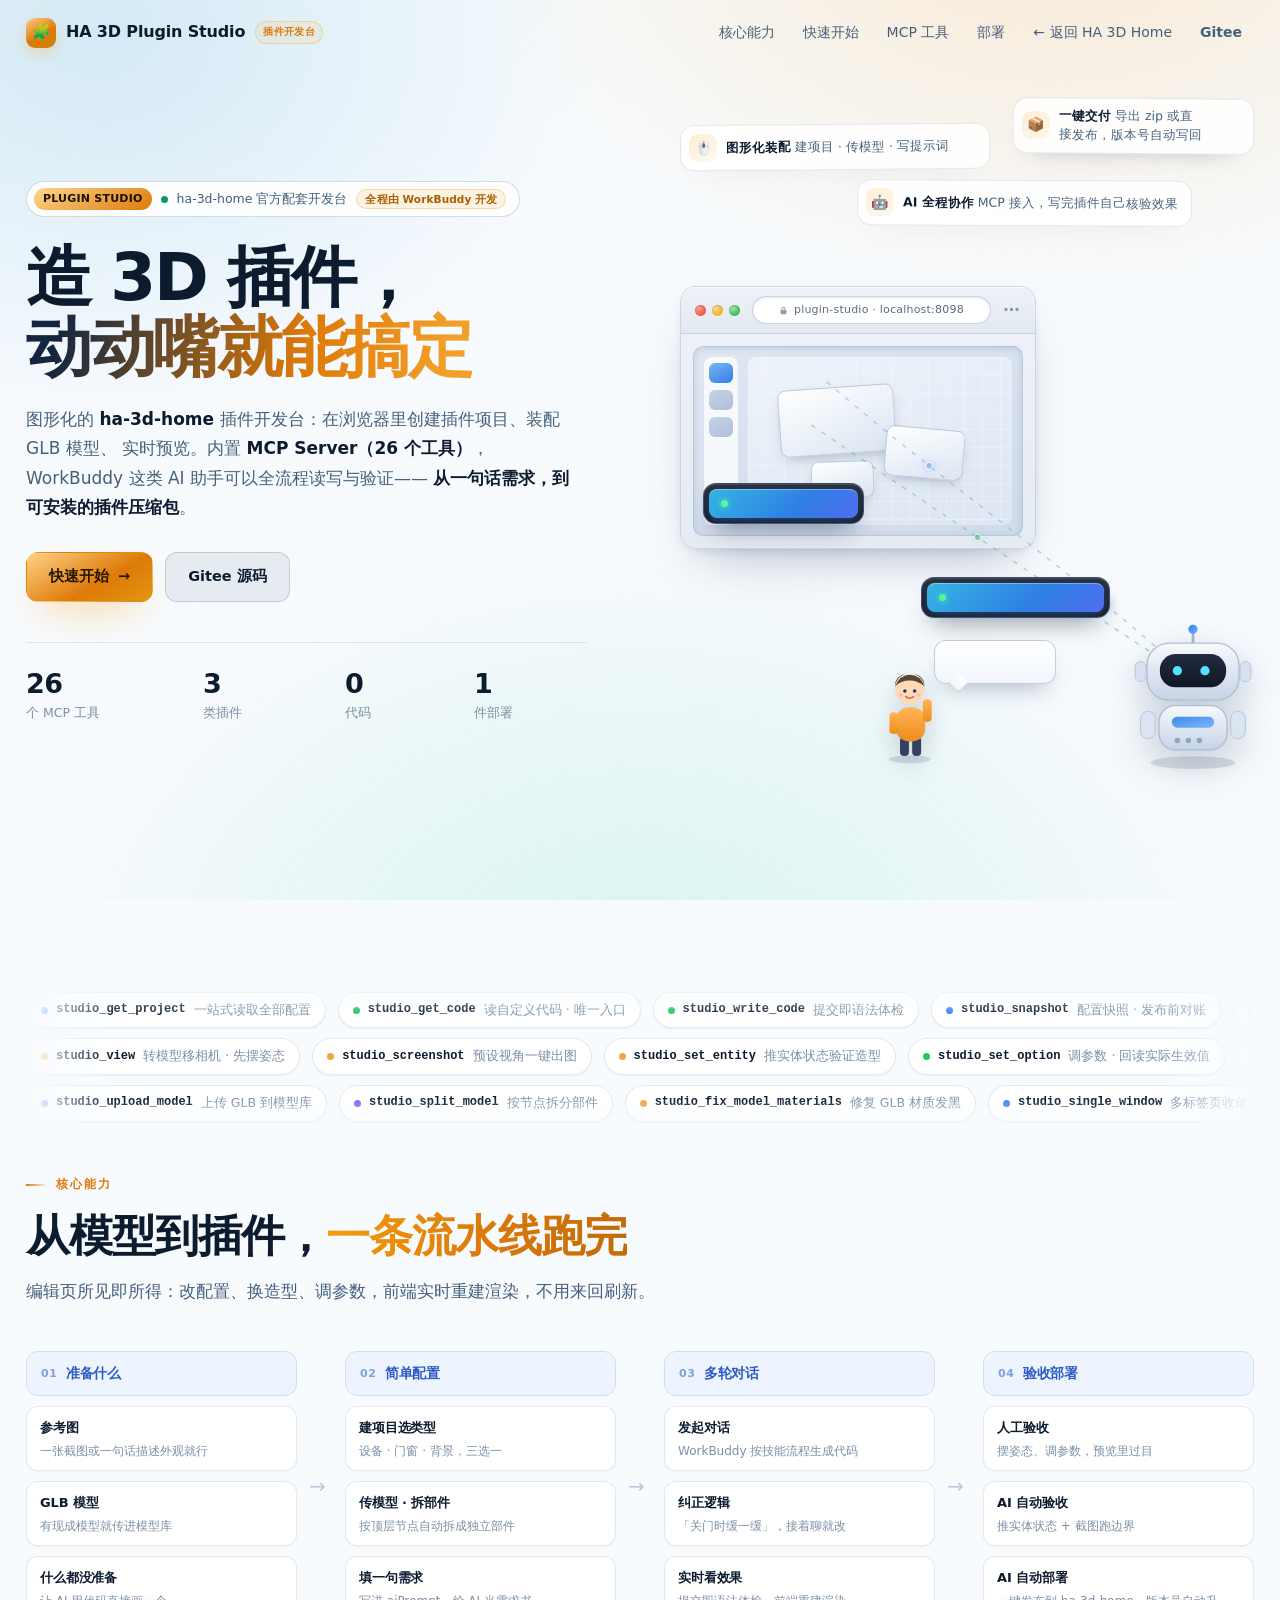
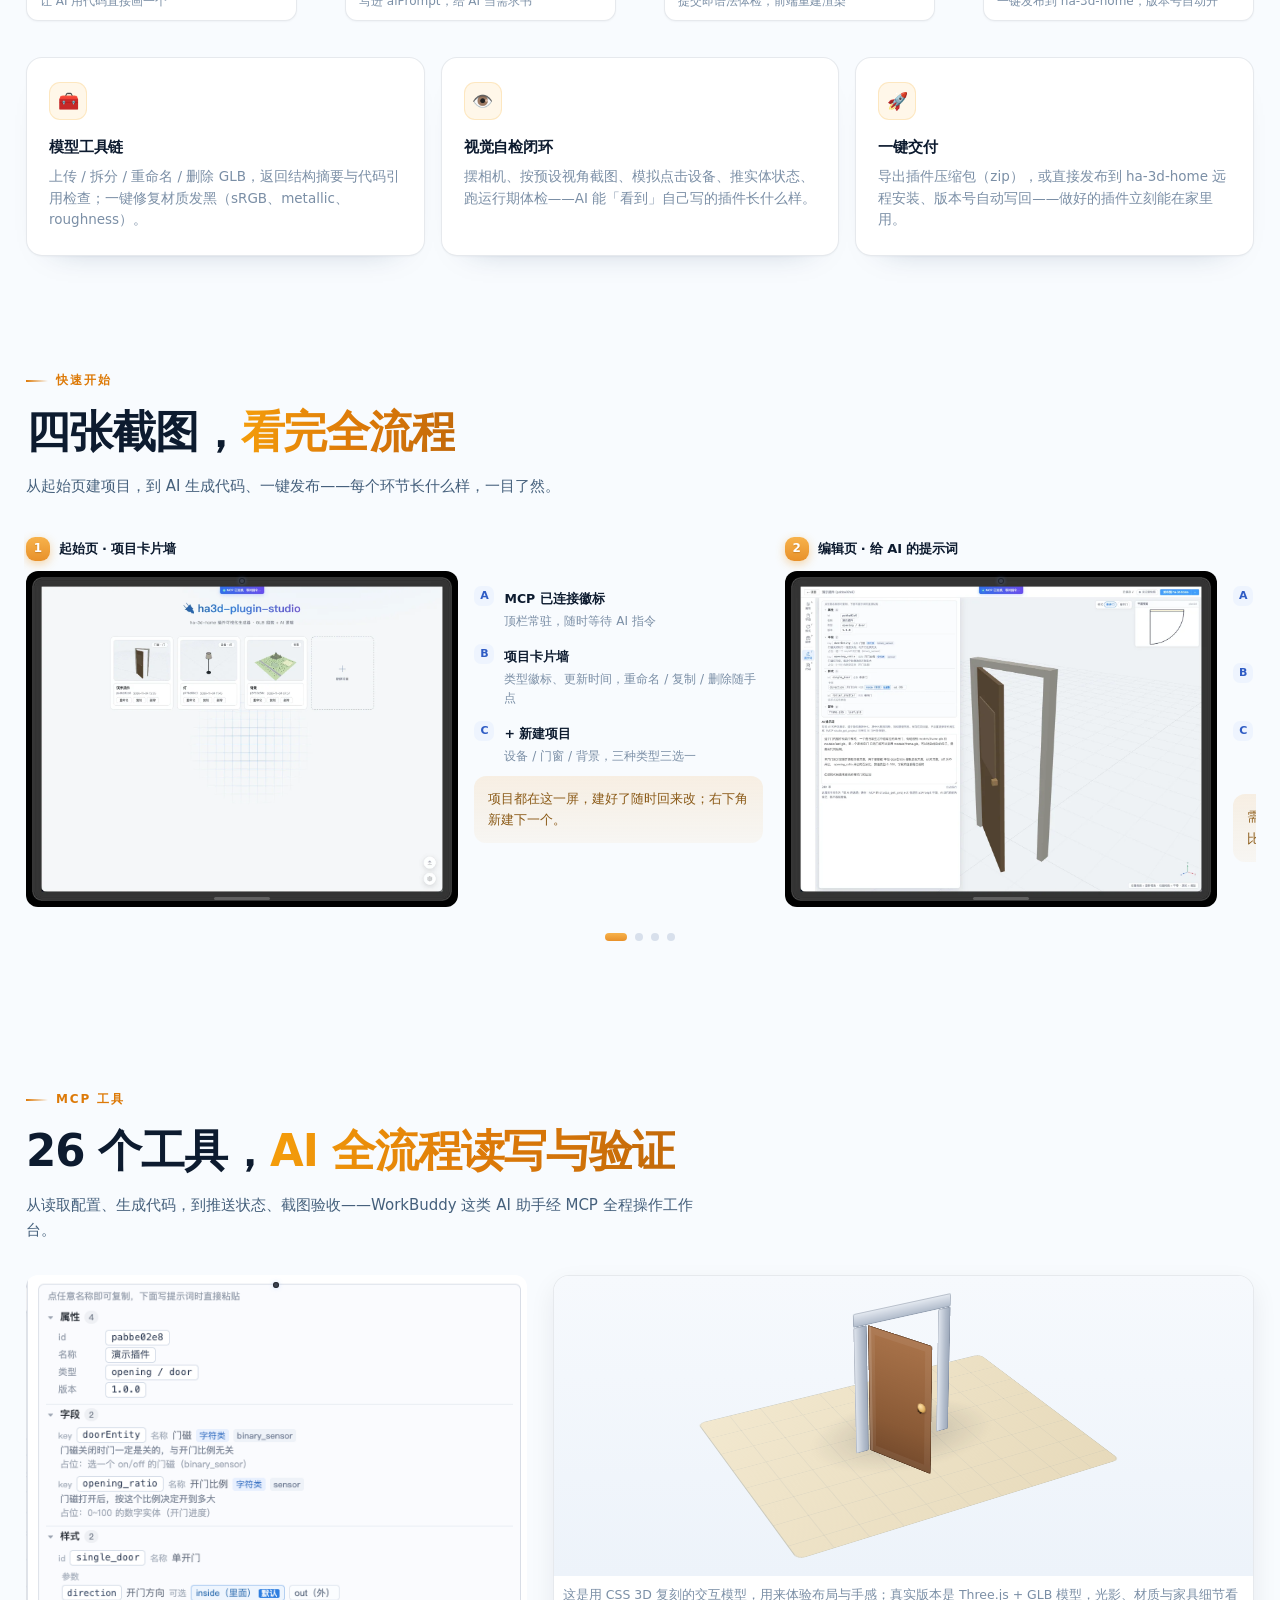
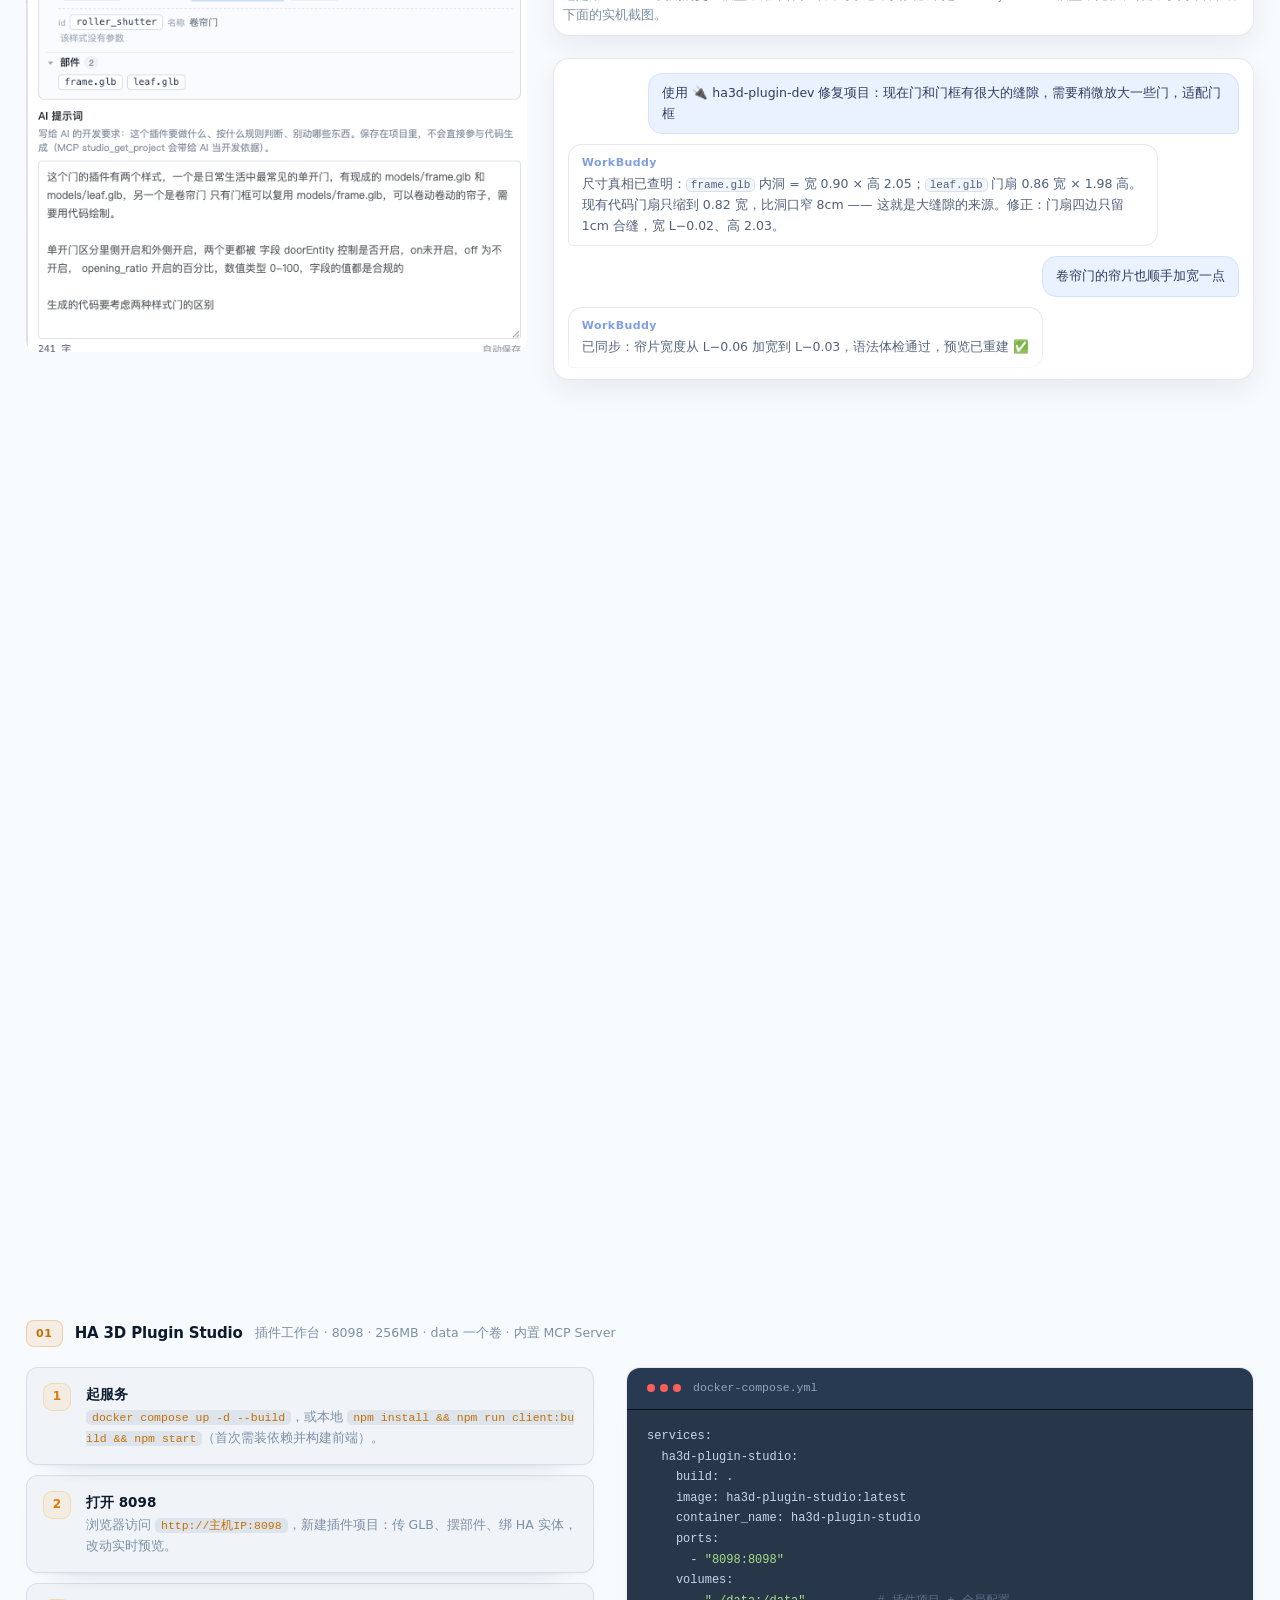
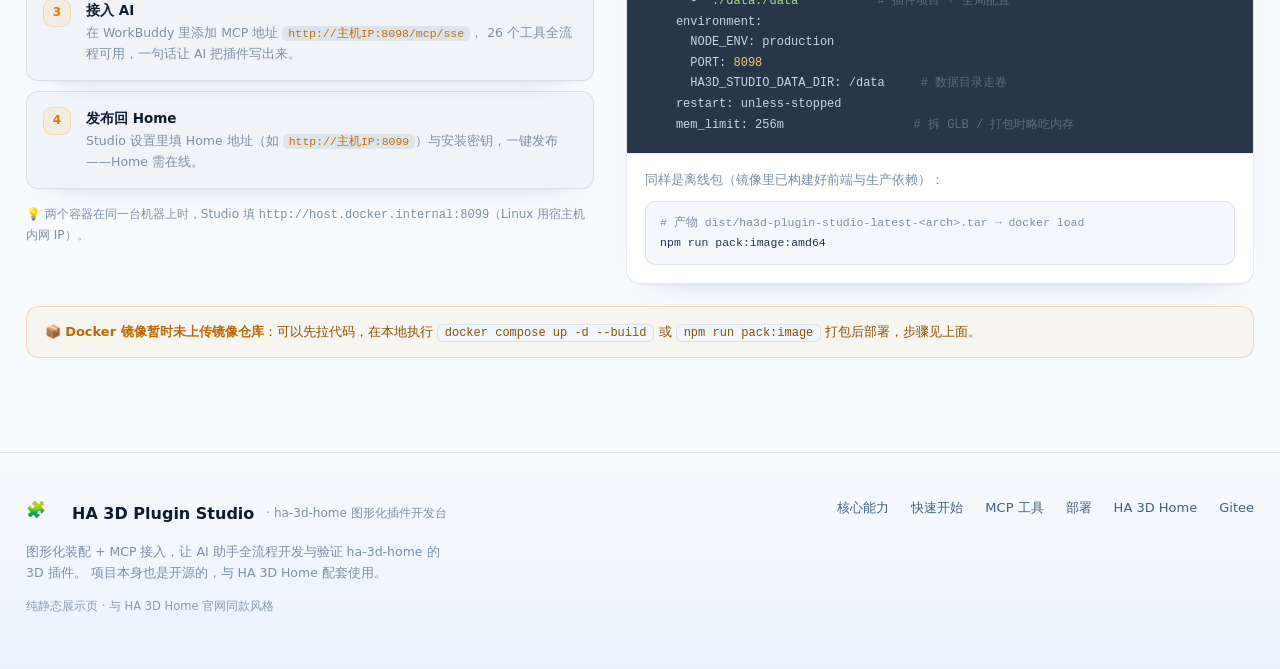
==== studio.html @ 9f4aa0f0 "init" ====
<!DOCTYPE html>
<html lang="zh-CN">

<head>
  <meta charset="UTF-8">
  <meta name="viewport" content="width=device-width, initial-scale=1.0">
  <title>HA 3D Plugin Studio · 图形化插件开发台</title>
  <meta name="description"
    content="HA 3D Home 官方配套的图形化插件开发台：浏览器里装配 GLB 模型、绑定实体、实时预览；内置 MCP Server 26 个工具，AI 助手全流程读写与验证，从一句话需求到可安装的插件压缩包。"
   >
  <meta name="theme-color" content="#f7fafd">
  <meta name="color-scheme" content="light">
  <link rel="icon"
    href="data:image/svg+xml,%3Csvg xmlns='http://www.w3.org/2000/svg' viewBox='0 0 100 100'%3E%3Ctext y='.9em' font-size='90'%3E%F0%9F%A7%A9%3C/text%3E%3C/svg%3E"
   >
  <link rel="stylesheet" href="css/style.css?v=20261128">
  <style id="__dm_no_drag_style__">
    * {
      -webkit-user-drag: none !important;
    }
  </style>
  <style id="__dm_bindable_badge_style__">
    [data-sp-bindable="database"] {
      outline: 1px dashed #0088ff;
      outline-offset: 2px;
      border-radius: 4px;
    }

    [data-sp-bindable="database"] * {
      pointer-events: none !important;
      transition: none !important;
      animation: none !important;
    }

    [data-sp-bindable="database"] {
      transition: none !important;
      animation: none !important;
    }
  </style>
</head>

<body style="">
  <a class="skip" href="#main">跳到主要内容</a>
  <div class="grain"></div>
  <div class="wrap">

    <!-- ================= 导航 ================= -->
    <nav class="nav scrolled" id="nav">
      <div class="nav-in">
        <a class="brand" href="#top">
          <span class="roof">🧩</span>
          HA 3D Plugin Studio
          <small>插件开发台</small>
        </a>
        <div class="nav-links">
          <a href="#features" class="">核心能力</a>
          <a href="#start" class="active" aria-current="true">快速开始</a>
          <a href="#mcp" class="">MCP 工具</a>
          <a href="#deploy" class="">部署</a>
          <a href="index.html">← 返回 HA 3D Home</a>
          <a href="https://gitee.com/sunhuip/ha3d-plugin-studio" target="_blank" rel="noopener" class="nav-gh"
            aria-label="Gitee 源码仓库">Gitee</a>
        </div>
      </div>
    </nav>

    <main id="main">

      <!-- ================= HERO ================= -->
      <header class="hero" id="top">
        <div class="hero-in">
          <div class="hero-copy">
            <div class="eyebrow rv">
              <b>PLUGIN STUDIO</b>
              <span class="pulse-dot"></span>
              ha-3d-home 官方配套开发台
              <em class="ew-tag">全程由 WorkBuddy 开发</em>
            </div>
            <h1 class="rv" style="--d:.06s">
              造 3D 插件，<br><span class="grad"
               >动动嘴就能搞定</span>
            </h1>
            <p class="lede rv" style="--d:.12s">
              图形化的 <b>ha-3d-home</b> 插件开发台：在浏览器里创建插件项目、装配 GLB 模型、
              实时预览。内置 <b>MCP Server（26 个工具）</b>，
              WorkBuddy 这类 AI 助手可以全流程读写与验证——
              <b>从一句话需求，到可安装的插件压缩包</b>。
            </p>
            <div class="cta-row rv" style="--d:.18s">
              <a class="btn primary" href="#start">快速开始 <span class="ar"
                 >→</span></a>

              <a class="btn" href="https://gitee.com/sunhuip/ha3d-plugin-studio" target="_blank" rel="noopener"
               >
                Gitee 源码
              </a>
            </div>
            <div class="stats rv" style="--d:.27s">
              <div class="stat"><b data-count="26"
                 >26</b><span>个
                  MCP 工具</span></div>
              <div class="stat"><b data-count="3"
                 >3</b><span
                 >类插件</span></div>
              <div class="stat"><b data-count="0"
                 >0</b><span
                 >代码</span></div>
              <div class="stat"><b data-count="1"
                 >1</b><span
                 >件部署</span></div>
            </div>
          </div>

          <div class="hero-art rv" style="--d:.1s">
            <ul class="hero-points stagger rv" style="--d:.16s">
              <li><span class="pt-ic"
                 >🖱️</span><span
                 ><b>图形化装配</b>建项目
                  · 传模型 · 写提示词</span></li>
              <li><span class="pt-ic"
                 >🤖</span><span
                 ><b>AI
                    全程协作</b>MCP 接入，写完插件自己核验效果</span></li>
              <li><span class="pt-ic"
                 >📦</span><span
                 ><b>一键交付</b>导出
                  zip 或直接发布，版本号自动写回</span></li>
            </ul>
            <div class="ai-scene">
              <div class="browser-frame rv" style="--d:.2s">
                <div class="bf-bar">
                  <span class="bf-dots"><i
                     ></i><i
                     ></i><i
                     ></i></span>
                  <span class="bf-url">
                    <svg viewBox="0 0 12 12" width="9" height="9" aria-hidden="true"
                     >
                      <rect x="2" y="5" width="8" height="6" rx="1.4" fill="currentColor"
                       ></rect>
                      <path d="M4 5V3.6a2 2 0 1 1 4 0V5" fill="none" stroke="currentColor" stroke-width="1.4"
                       ></path>
                    </svg>
                    plugin-studio · localhost:8098
                  </span>
                  <span class="bf-act">⋯</span>
                </div>
                <div class="bf-body">
                  <div class="bf-canvas">
                    <span class="bf-side"><i
                       ></i><i
                       ></i><i
                       ></i></span>
                    <span class="bf-stage"><b
                       ></b><b
                       ></b><b
                       ></b></span>
                  </div>
                </div>
              </div>

              <svg class="flow-svg" viewBox="0 0 640 520" preserveAspectRatio="none" aria-hidden="true"
               >
                <defs>
                  <path id="fpA" d="M545 415 C 430 320, 290 230, 165 130" fill="none"
                   ></path>
                  <path id="fpB" d="M150 175 C 300 270, 430 350, 570 435" fill="none"
                   ></path>
                </defs>
                <use href="#fpA" class="flow-line"></use>
                <use href="#fpB" class="flow-line flow-line-r"></use>
                <circle class="flow-pkt" r="5">
                  <animateMotion dur="3s" repeatCount="indefinite">
                    <mpath href="#fpA"></mpath>
                  </animateMotion>
                </circle>
                <circle class="flow-pkt pkt-dim" r="3.5">
                  <animateMotion dur="3s" begin="1.5s" repeatCount="indefinite"
                   >
                    <mpath href="#fpA"></mpath>
                  </animateMotion>
                </circle>
                <circle class="flow-pkt ok" r="5">
                  <animateMotion dur="3s" begin=".8s" repeatCount="indefinite"
                   >
                    <mpath href="#fpB"></mpath>
                  </animateMotion>
                </circle>
                <circle class="flow-pkt ok pkt-dim" r="3.5">
                  <animateMotion dur="3s" begin="2.3s" repeatCount="indefinite"
                   >
                    <mpath href="#fpB"></mpath>
                  </animateMotion>
                </circle>
              </svg>

              <svg class="bot-fig" viewBox="0 0 150 162" aria-hidden="true">
                <defs>
                  <linearGradient id="bgShell" x1="0" y1="0" x2="0" y2="1">
                    <stop offset="0" stop-color="#f7fafd"></stop>
                    <stop offset="1" stop-color="#c7d3e6"></stop>
                  </linearGradient>
                  <linearGradient id="bgVisor" x1="0" y1="0" x2="0" y2="1">
                    <stop offset="0" stop-color="#232c40"></stop>
                    <stop offset="1" stop-color="#101726"></stop>
                  </linearGradient>
                  <linearGradient id="bgAcc" x1="0" y1="0" x2="1" y2="1">
                    <stop offset="0" stop-color="#2f7fe4"></stop>
                    <stop offset="1" stop-color="#6fb0ff"></stop>
                  </linearGradient>
                </defs>
                <ellipse cx="75" cy="154" rx="46" ry="7" fill="rgba(23,42,74,.14)"
                 ></ellipse>
                <line x1="75" y1="12" x2="75" y2="26" stroke="#9fb2cc" stroke-width="3"
                 ></line>
                <circle class="bot-ant" cx="75" cy="9" r="5" fill="url(#bgAcc)"
                 ></circle>
                <rect x="25" y="24" width="100" height="62" rx="24" fill="url(#bgShell)" stroke="#aebfd8"
                  stroke-width="1.5"></rect>
                <rect x="39" y="36" width="72" height="36" rx="17" fill="url(#bgVisor)"
                 ></rect>
                <circle class="bot-eye" cx="58" cy="54" r="5" fill="#57e0ff">
                </circle>
                <circle class="bot-eye" cx="88" cy="54" r="5" fill="#57e0ff">
                </circle>
                <rect x="12" y="44" width="12" height="22" rx="6" fill="#d6e0ee" stroke="#b3c4dc"
                 ></rect>
                <rect x="126" y="44" width="12" height="22" rx="6" fill="#d6e0ee" stroke="#b3c4dc"
                 ></rect>
                <rect x="38" y="92" width="74" height="48" rx="18" fill="url(#bgShell)" stroke="#aebfd8"
                  stroke-width="1.5"></rect>
                <rect x="52" y="104" width="46" height="12" rx="6" fill="url(#bgAcc)" opacity=".9"
                 ></rect>
                <circle cx="58" cy="130" r="3" fill="#8fa5c4"></circle>
                <circle cx="70" cy="130" r="3" fill="#8fa5c4"></circle>
                <circle cx="82" cy="130" r="3" fill="#8fa5c4"></circle>
                <rect x="18" y="98" width="16" height="30" rx="8" fill="#dbe4f1" stroke="#b3c4dc"
                 ></rect>
                <rect x="116" y="98" width="16" height="30" rx="8" fill="#dbe4f1" stroke="#b3c4dc"
                 ></rect>
              </svg>

              <div class="mcp-chip mc-call" aria-hidden="true"><span
                  class="mc-pill"><i
                   ></i><b class="mc-msg"
                   >studio_write_plugin()</b></span></div>
              <div class="mcp-chip mc-ack" aria-hidden="true"><span
                  class="mc-pill"><i
                   ></i><b class="mc-msg"
                   >✓ plugin.js 已生成</b></span></div>

              <svg class="person-fig" viewBox="0 0 96 122" aria-hidden="true"
               >
                <defs>
                  <linearGradient id="pfShirt" x1="0" y1="0" x2="0" y2="1">
                    <stop offset="0" stop-color="#ffb454"></stop>
                    <stop offset="1" stop-color="#ef8c1d"></stop>
                  </linearGradient>
                </defs>
                <ellipse cx="44" cy="116" rx="26" ry="5" fill="rgba(23,42,74,.14)"
                 ></ellipse>
                <rect x="32" y="88" width="11" height="24" rx="5" fill="#31415f"
                 ></rect>
                <rect x="47" y="88" width="11" height="24" rx="5" fill="#31415f"
                 ></rect>
                <rect x="27" y="52" width="36" height="42" rx="16" fill="url(#pfShirt)"
                 ></rect>
                <rect x="19" y="58" width="11" height="27" rx="5" fill="url(#pfShirt)"
                 ></rect>
                <g class="pf-arm">
                  <rect x="60" y="42" width="11" height="28" rx="5" fill="url(#pfShirt)"
                   ></rect>
                </g>
                <circle cx="44" cy="30" r="18" fill="#ffd9b8"></circle>
                <path d="M26 28 a18 18 0 0 1 36 0 l0 -4 a18 14 0 0 0 -36 0 z" fill="#5a4632"
                 ></path>
                <path d="M26 26 q6 -14 18 -14 q13 0 18 14 q-8 -7 -18 -7 q-11 0 -18 7z" fill="#5a4632"
                 ></path>
                <circle cx="38" cy="32" r="2.2" fill="#2c3a55"></circle>
                <circle cx="50" cy="32" r="2.2" fill="#2c3a55"></circle>
                <path d="M39 39 q5 4 10 0" fill="none" stroke="#c96f4a" stroke-width="1.8" stroke-linecap="round"
                 ></path>
                <circle class="pf-cheek" cx="33" cy="37" r="2.6" fill="#ffb8a0" opacity=".8"
                 ></circle>
                <circle class="pf-cheek" cx="55" cy="37" r="2.6" fill="#ffb8a0" opacity=".8"
                 ></circle>
              </svg>

              <div class="pf-bubble" aria-hidden="true"><b class="pf-msg"
                 >调光要顺滑一点哦</b></div>
            </div>
          </div>
        </div>

        <div class="tech-strip rv" style="--d:.3s">
          <span>技术栈</span>
          <span class="dotline"></span>
          <span>Express</span><span
           >Vue 3</span><span
           >Three.js</span>
          <span>MCP · SSE</span><span
           >GLB 模型</span><span
           >Node.js</span>
        </div>
      </header>

      <!-- ================= 核心能力 ================= -->
      <section id="features">
        <div class="sec">
          <!-- MCP 能力弹幕（从右向左，三行） -->
          <div class="dm-band rv" aria-hidden="true">
            <div class="dm-row">
              <span class="dm-item dm-b"><i
                 ></i><b
                 >studio_get_project</b>一站式读取全部配置</span>
              <span class="dm-item dm-g"><i
                 ></i><b
                 >studio_get_code</b>读自定义代码 · 唯一入口</span>
              <span class="dm-item dm-g"><i
                 ></i><b
                 >studio_write_code</b>提交即语法体检</span>
              <span class="dm-item dm-b"><i
                 ></i><b
                 >studio_snapshot</b>配置快照 · 发布前对账</span>
              <span class="dm-item dm-o"><i
                 ></i><b
                 >studio_get_runtime</b>运行期体检 · 抓隐藏报错</span>
              <span class="dm-item dm-b"><i
                 ></i><b
                 >studio_get_project</b>一站式读取全部配置</span>
              <span class="dm-item dm-g"><i
                 ></i><b
                 >studio_get_code</b>读自定义代码 · 唯一入口</span>
              <span class="dm-item dm-g"><i
                 ></i><b
                 >studio_write_code</b>提交即语法体检</span>
              <span class="dm-item dm-b"><i
                 ></i><b
                 >studio_snapshot</b>配置快照 · 发布前对账</span>
              <span class="dm-item dm-o"><i
                 ></i><b
                 >studio_get_runtime</b>运行期体检 · 抓隐藏报错</span>
            </div>
            <div class="dm-row dm-row2">
              <span class="dm-item dm-o"><i
                 ></i><b
                 >studio_view</b>转模型移相机 · 先摆姿态</span>
              <span class="dm-item dm-o"><i
                 ></i><b
                 >studio_screenshot</b>预设视角一键出图</span>
              <span class="dm-item dm-o"><i
                 ></i><b
                 >studio_set_entity</b>推实体状态验证造型</span>
              <span class="dm-item dm-g"><i
                 ></i><b
                 >studio_set_option</b>调参数 · 回读实际生效值</span>
              <span class="dm-item dm-o"><i
                 ></i><b
                 >studio_set_style</b>切换样式 · 验证多造型</span>
              <span class="dm-item dm-b"><i
                 ></i><b
                 >studio_click</b>模拟点击设备读状态</span>
              <span class="dm-item dm-o"><i
                 ></i><b
                 >studio_view</b>转模型移相机 · 先摆姿态</span>
              <span class="dm-item dm-o"><i
                 ></i><b
                 >studio_screenshot</b>预设视角一键出图</span>
              <span class="dm-item dm-o"><i
                 ></i><b
                 >studio_set_entity</b>推实体状态验证造型</span>
              <span class="dm-item dm-g"><i
                 ></i><b
                 >studio_set_option</b>调参数 · 回读实际生效值</span>
              <span class="dm-item dm-o"><i
                 ></i><b
                 >studio_set_style</b>切换样式 · 验证多造型</span>
              <span class="dm-item dm-b"><i
                 ></i><b
                 >studio_click</b>模拟点击设备读状态</span>
            </div>
            <div class="dm-row dm-row3">
              <span class="dm-item dm-b"><i
                 ></i><b
                 >studio_upload_model</b>上传 GLB 到模型库</span>
              <span class="dm-item dm-p"><i
                 ></i><b
                 >studio_split_model</b>按节点拆分部件</span>
              <span class="dm-item dm-o"><i
                 ></i><b
                 >studio_fix_model_materials</b>修复 GLB 材质发黑</span>
              <span class="dm-item dm-b"><i
                 ></i><b
                 >studio_single_window</b>多标签页收敛成一个</span>
              <span class="dm-item dm-p"><i
                 ></i><b
                 >studio_export_project</b>导出插件压缩包</span>
              <span class="dm-item dm-p"><i
                 ></i><b
                 >studio_publish_project</b>一键发布到 ha-3d-home</span>
              <span class="dm-item dm-b"><i
                 ></i><b
                 >studio_upload_model</b>上传 GLB 到模型库</span>
              <span class="dm-item dm-p"><i
                 ></i><b
                 >studio_split_model</b>按节点拆分部件</span>
              <span class="dm-item dm-o"><i
                 ></i><b
                 >studio_fix_model_materials</b>修复 GLB 材质发黑</span>
              <span class="dm-item dm-b"><i
                 ></i><b
                 >studio_single_window</b>多标签页收敛成一个</span>
              <span class="dm-item dm-p"><i
                 ></i><b
                 >studio_export_project</b>导出插件压缩包</span>
              <span class="dm-item dm-p"><i
                 ></i><b
                 >studio_publish_project</b>一键发布到 ha-3d-home</span>
            </div>
          </div>
          <div class="sec-head rv">
            <div class="kicker">核心能力</div>
            <h2>从模型到插件，<em
               >一条流水线跑完</em></h2>
            <p class="sec-sub">编辑页所见即所得：改配置、换造型、调参数，前端实时重建渲染，不用来回刷新。</p>
          </div>
          <!-- 开发流程图：准备什么 → 简单配置 → 多轮对话 → 验收部署 -->
          <div class="flow-map rv">
            <div class="flow-col">
              <div class="flow-head"><span class="fn"
                 >01</span>准备什么</div>
              <div class="flow-item"><b
                 >参考图</b><span
                 >一张截图或一句话描述外观就行</span></div>
              <div class="flow-item"><b
                 >GLB 模型</b><span
                 >有现成模型就传进模型库</span></div>
              <div class="flow-item"><b
                 >什么都没准备</b><span
                 >让 AI 用代码直接画一个</span></div>
            </div>
            <div class="flow-arr" aria-hidden="true">→</div>
            <div class="flow-col">
              <div class="flow-head"><span class="fn"
                 >02</span>简单配置</div>
              <div class="flow-item"><b
                 >建项目选类型</b><span
                 >设备 · 门窗 · 背景，三选一</span></div>
              <div class="flow-item"><b
                 >传模型 · 拆部件</b><span
                 >按顶层节点自动拆成独立部件</span></div>
              <div class="flow-item"><b
                 >填一句需求</b><span
                 >写进 aiPrompt，给 AI 当需求书</span></div>
            </div>
            <div class="flow-arr" aria-hidden="true">→</div>
            <div class="flow-col">
              <div class="flow-head"><span class="fn"
                 >03</span>多轮对话</div>
              <div class="flow-item"><b
                 >发起对话</b><span
                 >WorkBuddy 按技能流程生成代码</span></div>
              <div class="flow-item"><b
                 >纠正逻辑</b><span
                 >「关门时缓一缓」，接着聊就改</span></div>
              <div class="flow-item"><b
                 >实时看效果</b><span
                 >提交即语法体检，前端重建渲染</span></div>
            </div>
            <div class="flow-arr" aria-hidden="true">→</div>
            <div class="flow-col">
              <div class="flow-head"><span class="fn"
                 >04</span>验收部署</div>
              <div class="flow-item"><b
                 >人工验收</b><span
                 >摆姿态、调参数，预览里过目</span></div>
              <div class="flow-item"><b
                 >AI 自动验收</b><span
                 >推实体状态 + 截图跑边界</span></div>
              <div class="flow-item"><b
                 >AI 自动部署</b><span
                 >一键发布到 ha-3d-home，版本号自动升</span></div>
            </div>
          </div>
          <div class="feat-grid">
            <div class="feat rv" style="--d:.18s">
              <div class="ic">🧰</div>
              <h3>模型工具链</h3>
              <p>上传 / 拆分 / 重命名 / 删除
                GLB，返回结构摘要与代码引用检查；一键修复材质发黑（sRGB、metallic、roughness）。</p>
            </div>

            <div class="feat rv" style="--d:.12s">
              <div class="ic">👁️</div>
              <h3>视觉自检闭环</h3>
              <p>摆相机、按预设视角截图、模拟点击设备、推实体状态、跑运行期体检——AI 能「看到」自己写的插件长什么样。</p>
            </div>
            <div class="feat rv" style="--d:.3s">
              <div class="ic">🚀</div>
              <h3>一键交付</h3>
              <p>导出插件压缩包（zip），或直接发布到 ha-3d-home 远程安装、版本号自动写回——做好的插件立刻能在家里用。
              </p>
            </div>
          </div>
        </div>
      </section>

      <!-- ================= 快速开始 ================= -->
      <section id="start">
        <div class="sec">
          <!-- 编辑台实拍：四张截图看全流程 -->
          <div class="shot-wrap rv">
            <div class="shot-head">
              <div class="kicker">快速开始</div>
              <h2>四张截图，<em
                 >看完全流程</em></h2>
              <p class="sec-sub">从起始页建项目，到 AI 生成代码、一键发布——每个环节长什么样，一目了然。</p>
            </div>
            <div class="shot-carousel">
              <div class="shot-track"
                style="transition: none; transform: translateX(0px);">

                <figure class="shot-cell">
                  <div class="shot-main">
                    <div class="shot-tag"><span class="shot-idx"
                       >1</span><span class="shot-cap"
                       >起始页 · 项目卡片墙</span></div>
                    <div class="shot-frame">
                      <img src="assets/studio-shot-home.webp" alt="起始页：项目卡片墙" loading="lazy"
                        style="cursor: zoom-in;">
                    </div>
                  </div>
                  <div class="shot-side">
                    <div class="shot-notes">
                      <div class="snote"><span class="sn"
                         >A</span>
                        <div><b
                           >MCP
                            已连接徽标</b><span>顶栏常驻，随时等待 AI 指令</span></div>
                      </div>
                      <div class="snote"><span class="sn"
                         >B</span>
                        <div><b
                           >项目卡片墙</b><span
                           >类型徽标、更新时间，重命名 / 复制 / 删除随手点</span></div>
                      </div>
                      <div class="snote"><span class="sn"
                         >C</span>
                        <div><b>+
                            新建项目</b><span>设备 / 门窗 / 背景，三种类型三选一</span></div>
                      </div>
                    </div>
                    <p class="shot-blurb">项目都在这一屏，建好了随时回来改；右下角新建下一个。</p>
                  </div>
                </figure>

                <figure class="shot-cell">
                  <div class="shot-main">
                    <div class="shot-tag"><span class="shot-idx"
                       >2</span><span class="shot-cap"
                       >编辑页 · 给 AI 的提示词</span>
                    </div>
                    <div class="shot-frame">
                      <img src="assets/studio-shot-prompt.webp" alt="编辑页：属性面板与 AI 提示词" loading="lazy"
                        style="cursor: zoom-in;">
                    </div>
                  </div>
                  <div class="shot-side">
                    <div class="shot-notes">
                      <div class="snote"><span class="sn"
                         >A</span>
                        <div><b
                           >左侧图标栏</b><span
                           >属性 / 字段 / 样式 / 部件 / 提示词 / 代码，一屏切换</span></div>
                      </div>
                      <div class="snote"><span class="sn"
                         >B</span>
                        <div><b>AI
                            提示词 = 需求书</b><span>写清插件要什么，AI 按这里生成，不用改代码</span>
                        </div>
                      </div>
                      <div class="snote"><span class="sn"
                         >C</span>
                        <div><b
                           >随存随取</b><span
                           >MCP 的 studio_get_project 会把 aiPrompt 原样带回</span>
                        </div>
                      </div>
                    </div>
                    <p class="shot-blurb">需求写清楚，AI 就不用猜——改需求，永远比改代码快。</p>
                  </div>
                </figure>

                <figure class="shot-cell">
                  <div class="shot-main">
                    <div class="shot-tag"><span class="shot-idx"
                       >3</span><span class="shot-cap"
                       >编辑页 · 3D 实时预览 + 2D
                        平面</span></div>
                    <div class="shot-frame">
                      <img src="assets/studio-shot-preview.webp" alt="编辑页：可交互 3D 预览与 2D 平面预览" loading="lazy"
                        style="cursor: zoom-in;">
                    </div>
                  </div>
                  <div class="shot-side">
                    <div class="shot-notes">
                      <div class="snote"><span class="sn"
                         >A</span>
                        <div><b
                           >中心可交互设备</b><span
                           >左键旋转视角，改动实时重建渲染</span></div>
                      </div>
                      <div class="snote"><span class="sn"
                         >B</span>
                        <div><b
                           >样式参数
                            / 预览状态</b><span>左下滑条调开门方向、开门比例，所见即所得</span></div>
                      </div>
                      <div class="snote"><span class="sn"
                         >C</span>
                        <div><b>2D
                            平面预览</b><span>右上角 plan2d 同步户型图里的效果</span></div>
                      </div>
                    </div>
                    <p class="shot-blurb">转一圈、推个状态、截一张图，AI 验收和你看到的是同一个画面。</p>
                  </div>
                </figure>

                <figure class="shot-cell">
                  <div class="shot-main">
                    <div class="shot-tag"><span class="shot-idx"
                       >4</span><span class="shot-cap"
                       >编辑页 · AI 生成的插件代码</span>
                    </div>
                    <div class="shot-frame">
                      <img src="assets/studio-shot-code.webp" alt="编辑页：AI 生成的 plugin.js 代码" loading="lazy"
                        style="cursor: zoom-in;">
                    </div>
                  </div>
                  <div class="shot-side">
                    <div class="shot-notes">
                      <div class="snote"><span class="sn"
                         >A</span>
                        <div><b
                           >plugin.js 单文件</b><span
                           >219 行带语法高亮，写完即存、自动重建</span></div>
                      </div>
                      <div class="snote"><span class="sn"
                         >B</span>
                        <div><b>运行
                            ▶ 一键看效果</b><span>提交前语法体检，写错兜底提醒</span></div>
                      </div>
                      <div class="snote"><span class="sn"
                         >C</span>
                        <div><b
                           >改完就发布</b><span
                           >预览满意，右上角一键发布到 ha-3d-home</span></div>
                      </div>
                    </div>
                    <p class="shot-blurb">看不懂代码也没关系，它本来就是写给 AI 看的。</p>
                  </div>
                </figure>
              </div>
            </div>
            <div class="shot-dots" aria-hidden="true"></div>
          </div>
        </div>
      </section>

      <!-- ================= MCP 工具 ================= -->
      <section id="mcp">
        <div class="sec">
          <div class="shot-head">
            <div class="kicker">MCP 工具</div>
            <h2>26 个工具，<em>AI
                全流程读写与验证</em></h2>
            <p class="sec-sub">从读取配置、生成代码，到推送状态、截图验收——WorkBuddy 这类 AI 助手经 MCP
              全程操作工作台。</p>
          </div>
          <!-- 提示词 → AI 生成 → 实时预览：左图 + 可拖动模型 + 多轮对话 -->
          <div class="demo-wrap rv">
            <figure class="demo-shot">
              <div class="shot-frame">
                <img src="images/img-1793775721827-b8pjc4.png" alt="给 AI 的提示词" loading="lazy"
                  style="cursor: zoom-in;" data-original-src=""
                  data-last-crop-x="" data-last-crop-y="" data-last-crop-w="" data-last-crop-h="">
              </div>
            </figure>
            <div class="demo-col">
              <div class="demo-panel">
                <div class="demo-canvas" id="demoCanvas">
                  <div class="d3stage" id="d3Stage">
                    <div class="d3world" id="d3World"
                      style="--rx: 62deg; --rz: -28deg;">
                      <div class="d3floor"></div>
                      <div class="d3shadow"></div>
                      <div class="d3jamb l"></div>
                      <div class="d3jamb r"></div>
                      <div class="d3beam"></div>
                      <div class="d3leaf" id="d3Leaf"><i
                         ></i></div>
                    </div>
                  </div>
                </div>
                <div class="demo-note rv" style="padding: 9px;margin: 0;">
                  这是用 CSS 3D 复刻的交互模型，用来体验布局与手感；真实版本是 Three.js + GLB 模型，光影、材质与家具细节看下面的实机截图。
                </div>
              </div>
              <div class="demo-panel demo-chat">
                <div class="chat-view">
                  <div class="chat-flow" id="chatFlow">
                    <div class="cb me">使用 🔌 ha3d-plugin-dev
                      修复项目：现在门和门框有很大的缝隙，需要稍微放大一些门，适配门框</div>
                    <div class="cb ai"><b
                       >WorkBuddy</b>尺寸真相已查明：<code
                       >frame.glb</code> 内洞 = 宽 0.90 × 高
                      2.05；<code>leaf.glb</code> 门扇 0.86 宽 × 1.98 高。现有代码门扇只缩到
                      0.82 宽，比洞口窄 8cm —— 这就是大缝隙的来源。修正：门扇四边只留 1cm
                      合缝，宽 L−0.02、高 2.03。</div>
                    <div class="cb me">卷帘门的帘片也顺手加宽一点</div>
                    <div class="cb ai"><b
                       >WorkBuddy</b>已同步：帘片宽度从 L−0.06 加宽到 L−0.03，语法体检通过，预览已重建
                      ✅</div>
                    <div class="cb me">背景插件：小树苗要多一点</div>
                    <div class="cb ai"><b
                       >WorkBuddy</b>树苗 40 → 120 棵，围绕房屋随机种植，苗高 0.25–0.45
                      随机分布。</div>
                    <div class="cb me">大大小小的山要放在背景的左上角</div>
                    <div class="cb ai"><b
                       >WorkBuddy</b>已加三层远山错落放在左上角，透视层次感更强，点「运行 ▶」马上就能看到 ✅
                    </div>
                    <div class="cb me chat-dup" aria-hidden="true">使用 🔌
                      ha3d-plugin-dev 修复项目：现在门和门框有很大的缝隙，需要稍微放大一些门，适配门框</div>
                    <div class="cb ai chat-dup" aria-hidden="true"><b
                       >WorkBuddy</b>尺寸真相已查明：<code
                       >frame.glb</code> 内洞 = 宽 0.90 × 高
                      2.05；<code>leaf.glb</code> 门扇 0.86 宽 × 1.98 高。现有代码门扇只缩到
                      0.82 宽，比洞口窄 8cm —— 这就是大缝隙的来源。修正：门扇四边只留 1cm
                      合缝，宽 L−0.02、高 2.03。</div>
                    <div class="cb me chat-dup" aria-hidden="true">
                      卷帘门的帘片也顺手加宽一点</div>
                    <div class="cb ai chat-dup" aria-hidden="true"><b
                       >WorkBuddy</b>已同步：帘片宽度从 L−0.06 加宽到 L−0.03，语法体检通过，预览已重建
                      ✅</div>
                    <div class="cb me chat-dup" aria-hidden="true">
                      背景插件：小树苗要多一点</div>
                    <div class="cb ai chat-dup" aria-hidden="true"><b
                       >WorkBuddy</b>树苗 40 → 120 棵，围绕房屋随机种植，苗高 0.25–0.45
                      随机分布。</div>
                    <div class="cb me chat-dup" aria-hidden="true">
                      大大小小的山要放在背景的左上角</div>
                    <div class="cb ai chat-dup" aria-hidden="true"><b
                       >WorkBuddy</b>已加三层远山错落放在左上角，透视层次感更强，点「运行 ▶」马上就能看到 ✅
                    </div>
                  </div>
                </div>
              </div>
            </div>
          </div>
          <div class="demo-note rv">
            <span class="badge">说明</span>
            上面的图片，可拖动门，模拟的多轮对话之间没有关联，仅供示意
          </div>
        </div>
      </section>

      <!-- ================= 真实生成案例 ================= -->
      <section id="cases">
        <div class="sec">
          <div class="sec-head rv">
            <div class="kicker">真实生成案例</div>
            <h2>一句话，<em>生成即所见</em>
            </h2>
            <p class="sec-sub">全部由 AI 在工作台里真实生成、直接运行的效果截图。</p>
          </div>
          <div class="case-grid rv">
            <figure class="case-cell"><img src="assets/case-door.png"
                alt="AI 生成的木门模型" loading="lazy" style="cursor: zoom-in;">
            </figure>
            <figure class="case-cell"><img src="assets/case-roller.png"
                alt="AI 生成的卷帘门" loading="lazy" style="cursor: zoom-in;">
            </figure>
            <figure class="case-cell"><img src="assets/case-lamp.png"
                alt="AI 生成的落地灯" loading="lazy" style="cursor: zoom-in;">
            </figure>
            <figure class="case-cell"><img src="assets/case-map.png"
                alt="AI 生成的地形场景" loading="lazy" style="cursor: zoom-in;">
            </figure>
          </div>
        </div>
      </section>

      <!-- ================= 部署 ================= -->
      <section id="deploy">
        <div class="sec">
          <div class="sec-head rv">
            <div class="kicker">开始部署</div>
            <h2>一条命令，<em
               >在自己家里跑起来</em></h2>
            <p class="sec-sub">单容器、一条 <code
               >docker compose up -d --build</code> 起来。挂一个卷（插件项目），升级镜像不丢数据。
            </p>
          </div>

          <div class="dsplit rv">
            <span class="dnum">01</span>
            <b>HA 3D Plugin Studio</b>
            <span class="dmeta">插件工作台 · 8098 · 256MB · data 一个卷 · 内置 MCP
              Server</span>
          </div>

          <div class="deploy-grid">
            <div class="deploy-steps rv">
              <div class="dstep">
                <span class="n">1</span>
                <div><b>起服务</b>
                  <p><code
                     >docker compose up -d --build</code>，或本地 <code
                     >npm install &amp;&amp; npm run client:build &amp;&amp; npm start</code>（首次需装依赖并构建前端）。
                  </p>
                </div>
              </div>
              <div class="dstep">
                <span class="n">2</span>
                <div><b>打开
                    8098</b>
                  <p>浏览器访问 <code
                     >http://主机IP:8098</code>，新建插件项目：传 GLB、摆部件、绑 HA
                    实体，改动实时预览。</p>
                </div>
              </div>
              <div class="dstep">
                <span class="n">3</span>
                <div><b>接入 AI</b>
                  <p>在 WorkBuddy 里添加 MCP 地址 <code
                     >http://主机IP:8098/mcp/sse</code>，
                    26 个工具全流程可用，一句话让 AI 把插件写出来。</p>
                </div>
              </div>
              <div class="dstep">
                <span class="n">4</span>
                <div><b>发布回
                    Home</b>
                  <p>Studio 设置里填 Home 地址（如 <code
                     >http://主机IP:8099</code>）与安装密钥，一键发布——Home 需在线。</p>
                </div>
              </div>
              <p class="muted" style="font-size:12px;margin-top:6px">
                💡 两个容器在同一台机器上时，Studio 填 <code
                 >http://host.docker.internal:8099</code>（Linux 用宿主机内网 IP）。
              </p>
            </div>

            <div class="code-card rv">
              <div class="code-head">
                <span class="dots"><i
                   ></i><i></i><i
                   ></i></span>
                docker-compose.yml
              </div>
              <pre class="code"
               >services:
  ha3d-plugin-studio:
    build: .
    image: ha3d-plugin-studio:latest
    container_name: ha3d-plugin-studio
    ports:
      - <span class="s">"8098:8098"</span>
    volumes:
      - <span class="s">"./data:/data"</span>          <span class="c"># 插件项目 + 全局配置</span>
    environment:
      NODE_ENV: production
      PORT: <span class="n">8098</span>
      HA3D_STUDIO_DATA_DIR: /data     <span class="c"># 数据目录走卷</span>
    restart: unless-stopped
    mem_limit: 256m                  <span class="c"># 拆 GLB / 打包时略吃内存</span></pre>
              <div style="padding:16px 18px 18px;border-top:1px solid var(--line)"
               >
                <p class="muted" style="margin:0 0 10px;font-size:12.5px">
                  同样是离线包（镜像里已构建好前端与生产依赖）：</p>
                <pre class="code code-lite" style="font-size:11.5px"><span class="c"># 产物 dist/ha3d-plugin-studio-latest-&lt;arch&gt;.tar → docker load</span>
npm run pack:image:amd64</pre>
              </div>
            </div>
          </div>

          <div class="rv"
            style="margin-top:22px;padding:14px 18px;border:1px solid rgba(240,166,63,.35);background:rgba(240,166,63,.07);border-radius:12px;font-size:13px;line-height:1.7;color:#8a5300"
           >
            📦 <b style="color:#b96a06">Docker 镜像暂时未上传镜像仓库</b>：可以先拉代码，在本地执行
            <code
              style="font-size:12px;padding:1px 7px;border-radius:6px;background:#f1f6fd;border:1px solid var(--line)"
             >docker compose up -d --build</code>
            或 <code
              style="font-size:12px;padding:1px 7px;border-radius:6px;background:#f1f6fd;border:1px solid var(--line)"
             >npm run pack:image</code>
            打包后部署，步骤见上面。
          </div>
        </div>
      </section>

    </main>

    <!-- ================= 页脚 ================= -->
    <footer>
      <div class="foot-in">
        <div>
          <div class="foot-brand">
            <span class="roof">🧩</span>
            <b style="font-size:16px">HA 3D Plugin Studio</b>
            <span class="muted" style="font-size:12px">· ha-3d-home
              图形化插件开发台</span>
          </div>
          <div class="foot-note">
            图形化装配 + MCP 接入，让 AI 助手全流程开发与验证 ha-3d-home 的 3D 插件。
            项目本身也是开源的，与 <a href="index.html">HA 3D Home</a> 配套使用。
          </div>
          <div class="foot-meta">纯静态展示页 · 与 HA 3D Home 官网同款风格</div>
        </div>
        <div class="foot-links">
          <a href="#features">核心能力</a>
          <a href="#start">快速开始</a>
          <a href="#mcp">MCP 工具</a>
          <a href="#deploy">部署</a>
          <a href="index.html">HA 3D Home</a>
          <a href="https://gitee.com/sunhuip/ha3d-plugin-studio" target="_blank" rel="noopener"
           >Gitee</a>
        </div>
      </div>
    </footer>

  </div>
  <script src="js/main.js?v=20261119"></script>









</body>

</html>
---- css/style.css ----
/* ==========================================================================
   HA 3D Home · 项目展示页
   纯静态 · 无构建 · 亮色主题 + 琥珀色强调
   ========================================================================== */

:root {
  --bg-3: #e9f1fa;
  --card-2: #ffffff;
  --line: rgba(18, 44, 84, .1);
  --line-2: rgba(18, 44, 84, .17);
  --text: #0d1b2f;
  --text-2: #45607c;
  --dim: #7b8fa6;
  --amber: #dd7a08;
  --amber-2: #c26f06;
  --green: #0a9668;
  --radius: 18px;
  --shadow: 0 22px 48px -24px rgba(18, 44, 84, .22);
  --ease: cubic-bezier(.22, .75, .2, 1);
}

* {
  box-sizing: border-box;
}

/* 亮色主题：卡片白底 + 轻投影，靠边界与柔和投影分层 */
.panel,
.step,
.feat,
.plug,
.dstep,
.annot-item,
.m3d,
.m3d-card,
.k3-card,
.arch,
.shot,
.bgz,
.code-card,
.plug-tabs .pt,
.tabs,
.demo-hintlist kbd {
  box-shadow: 0 1px 2px rgba(18, 44, 84, .04), 0 16px 34px -30px rgba(18, 44, 84, .4);
}

html {
  scroll-behavior: smooth;
}

body {
  margin: 0;
  background:
    radial-gradient(1200px 720px at 80% -12%, #eef7ff 0%, transparent 62%),
    radial-gradient(1000px 640px at 4% 0%, #f2fcf6 0%, transparent 58%),
    #f8fbfe;
  color: var(--text);
  font-family: -apple-system, BlinkMacSystemFont, "SF Pro SC", "SF Pro Display",
    "PingFang SC", "Helvetica Neue", "Microsoft YaHei", system-ui, sans-serif;
  font-size: 16px;
  line-height: 1.65;
  -webkit-font-smoothing: antialiased;
  overflow-x: hidden;
}

::selection {
  background: rgba(247, 171, 46, .3);
  color: #3a2200;
}

img {
  display: block;
  max-width: 100%;
}

a {
  color: inherit;
  text-decoration: none;
}

button {
  font: inherit;
  color: inherit;
}

/* 键盘焦点可见 & 跳转到主内容 ------------------------------------------- */
:focus-visible {
  outline: 2px solid #ffce7a;
  outline-offset: 3px;
  border-radius: 8px;
}

.skip {
  position: fixed;
  top: 10px;
  left: 50%;
  z-index: 200;
  padding: 10px 18px;
  border-radius: 10px;
  background: #ffce7a;
  color: #241500;
  font-size: 13px;
  font-weight: 700;
  transform: translate(-50%, -180%);
  transition: transform .22s var(--ease);
}

.skip:focus {
  transform: translate(-50%, 0);
}

code,
pre {
  font-family: "SF Mono", ui-monospace, "JetBrains Mono", Menlo, Consolas, monospace;
}

/* 页面底噪与光斑 ---------------------------------------------------------- */
body::before {
  content: "";
  position: fixed;
  inset: 0;
  z-index: 0;
  pointer-events: none;
  background:
    radial-gradient(900px 600px at 82% -10%, rgba(255, 176, 64, .22), transparent 65%),
    radial-gradient(800px 620px at 8% 4%, rgba(96, 165, 250, .2), transparent 62%),
    radial-gradient(1000px 700px at 50% 108%, rgba(52, 211, 153, .16), transparent 60%);
}

.grain {
  position: fixed;
  inset: 0;
  z-index: 1;
  pointer-events: none;
  opacity: .02;
  background-image: url("data:image/svg+xml,%3Csvg xmlns='http://www.w3.org/2000/svg' width='120' height='120'%3E%3Cfilter id='n'%3E%3CfeTurbulence type='fractalNoise' baseFrequency='.85' numOctaves='3'/%3E%3C/filter%3E%3Crect width='120' height='120' filter='url(%23n)'/%3E%3C/svg%3E");
}

.wrap {
  position: relative;
  z-index: 2;
}

/* ---------------- 导航 ---------------- */
.nav {
  position: fixed;
  top: 0;
  left: 0;
  right: 0;
  z-index: 60;
  transition: background .35s, border-color .35s, backdrop-filter .35s;
  border-bottom: 1px solid transparent;
}

.nav.scrolled {
  background: rgba(255, 255, 255, .82);
  backdrop-filter: blur(16px) saturate(140%);
  border-bottom-color: var(--line);
}

.nav-in {
  max-width: 1320px;
  margin: 0 auto;
  padding: 14px 26px;
  display: flex;
  align-items: center;
  gap: 26px;
}

.brand {
  display: flex;
  align-items: center;
  gap: 10px;
  font-weight: 750;
  letter-spacing: -.01em;
  white-space: nowrap;
}

.brand .roof {
  width: 30px;
  height: 30px;
  display: grid;
  place-items: center;
  border-radius: 9px;
  background: linear-gradient(150deg, #ffd08a, #dd7a08 55%, #d1810f);
  color: #2a1800;
  font-size: 15px;
  box-shadow: 0 6px 18px -6px rgba(247, 171, 46, .8);
}

.brand small {
  font-size: 10px;
  font-weight: 600;
  color: var(--amber);
  border: 1px solid rgba(247, 171, 46, .35);
  background: rgba(247, 171, 46, .1);
  padding: 2px 7px;
  border-radius: 99px;
  letter-spacing: .04em;
}

.nav-links {
  margin-left: auto;
  display: flex;
  gap: 4px;
  font-size: 14px;
  color: var(--text-2);
}

.nav-links a {
  padding: 7px 12px;
  border-radius: 9px;
  transition: color .2s, background .2s;
}

.nav-links a:hover {
  color: var(--text);
  background: rgba(18, 44, 84, .055);
}

.nav-links a.active {
  color: var(--text);
}

.nav-gh {
  display: inline-flex;
  align-items: center;
  gap: 6px;
  font-weight: 600;
}

.nav-gh svg {
  opacity: .8;
  transition: opacity .2s;
}

.nav-gh:hover svg {
  opacity: 1;
}

.nav-cta {
  padding: 8px 16px !important;
  border-radius: 10px;
  background: linear-gradient(150deg, #ffce7a, #dd7a08);
  color: #241500 !important;
  font-weight: 700;
  box-shadow: 0 10px 26px -12px rgba(247, 171, 46, .9);
}

/* ---------------- 通用块 ---------------- */
section {
  position: relative;
}

.sec {
  max-width: 1320px;
  margin: 0 auto;
  padding: 54px 26px;
}

.sec-head {
  max-width: 760px;
  margin-bottom: 46px;
}

.kicker {
  display: inline-flex;
  align-items: center;
  gap: 8px;
  font-size: 12px;
  font-weight: 700;
  letter-spacing: .16em;
  text-transform: uppercase;
  color: var(--amber);
  margin-bottom: 16px;
}

.kicker::before {
  content: "";
  width: 22px;
  height: 2px;
  background: linear-gradient(90deg, var(--amber), transparent);
}

h2 {
  font-size: clamp(30px, 3.4vw, 44px);
  line-height: 1.18;
  letter-spacing: -.025em;
  margin: 0 0 16px;
  font-weight: 780;
}

h2 em,
.k3 h3 em {
  font-style: normal;
  background: linear-gradient(100deg, #f59e0b, var(--amber) 52%, #c2690a);
  -webkit-background-clip: text;
  background-clip: text;
  color: transparent;
}

.sec-sub {
  color: var(--text-2);
  font-size: 16.5px;
  margin: 0;
  max-width: 680px;
}

h3 {
  font-size: 19px;
  margin: 0 0 10px;
  letter-spacing: -.01em;
  font-weight: 700;
}

p {
  margin: 0 0 14px;
  color: var(--text-2);
}

.muted {
  color: var(--dim);
  font-size: 14px;
}

/* 进场动画 -------------------------------------------------------------- */
.rv {
  opacity: 0;
  transform: translateY(26px);
  transition: opacity .8s var(--ease), transform .8s var(--ease);
  transition-delay: var(--d, 0s);
}

.rv.in {
  opacity: 1;
  transform: none;
}

.rv-scale {
  opacity: 0;
  transform: scale(.97) translateY(20px);
}

.rv-scale.in {
  opacity: 1;
  transform: none;
}

/* ---------------- Hero ---------------- */
.hero {
  position: relative;
  padding: 150px 26px 80px;
  overflow: hidden;
}

.hero-in {
  max-width: 1320px;
  margin: 0 auto;
  display: grid;
  grid-template-columns: 1.02fr .98fr;
  gap: 56px;
  align-items: center;
}

.hero-copy {
  max-width: 560px;
}

.eyebrow {
  display: inline-flex;
  align-items: center;
  gap: 9px;
  font-size: 12.5px;
  color: var(--text-2);
  padding: 6px 13px 6px 7px;
  border: 1px solid var(--line-2);
  border-radius: 99px;
  background: rgba(255, 255, 255, .85);
  margin-bottom: 26px;
}

.eyebrow b {
  color: #1a1200;
  background: linear-gradient(150deg, #ffd68f, #dd7a08);
  padding: 2px 9px;
  border-radius: 99px;
  font-size: 11px;
  font-weight: 800;
  letter-spacing: .02em;
}

.eyebrow .pulse-dot {
  width: 7px;
  height: 7px;
  border-radius: 99px;
  background: var(--green);
  box-shadow: 0 0 0 0 rgba(46, 207, 133, .6);
  animation: dotPulse 2.2s infinite;
}

@keyframes dotPulse {
  0% {
    box-shadow: 0 0 0 0 rgba(46, 207, 133, .55);
  }

  70% {
    box-shadow: 0 0 0 9px rgba(46, 207, 133, 0);
  }

  100% {
    box-shadow: 0 0 0 0 rgba(46, 207, 133, 0);
  }
}

h1 {
  font-size: clamp(38px, 5.2vw, 66px);
  line-height: 1.06;
  letter-spacing: -.035em;
  margin: 0 0 22px;
  font-weight: 800;
}

h1 .grad {
  background: linear-gradient(102deg, #14263f 8%, #dd7a08 62%, #f2a02a 94%);
  -webkit-background-clip: text;
  background-clip: text;
  color: transparent;
}

.lede {
  font-size: 17px;
  color: var(--text-2);
  line-height: 1.72;
  margin-bottom: 30px;
}

.lede b {
  color: var(--text);
  font-weight: 650;
}

.cta-row {
  display: flex;
  flex-wrap: wrap;
  gap: 12px;
  margin-bottom: 40px;
}

.btn {
  display: inline-flex;
  align-items: center;
  gap: 9px;
  padding: 12px 22px;
  border-radius: 12px;
  font-size: 14.5px;
  font-weight: 650;
  border: 1px solid var(--line-2);
  background: rgba(18, 44, 84, .07);
  transition: transform .25s var(--ease), background .25s, border-color .25s, box-shadow .25s;
  cursor: pointer;
}

.btn:hover {
  transform: translateY(-2px);
  background: #fff;
  border-color: rgba(18, 44, 84, .26);
  box-shadow: 0 14px 30px -18px rgba(18, 44, 84, .45);
}

.btn.primary {
  background: linear-gradient(150deg, #ffd287, #dd7a08 60%, #e39512);
  border-color: transparent;
  color: #231500;
  box-shadow: 0 16px 40px -18px rgba(247, 171, 46, .95);
}

.btn.primary:hover {
  box-shadow: 0 22px 50px -18px rgba(247, 171, 46, 1);
}

.btn .ar {
  transition: transform .3s var(--ease);
}

.btn:hover .ar {
  transform: translateX(3px);
}

/* Hero 亮点徽章 */
.hero-points {
  display: flex;
  flex-wrap: wrap;
  justify-content: center;
  gap: 9px;
  margin: 0 0 20px;
  padding: 0;
  list-style: none;
}

.hero-points li {
  display: flex;
  align-items: center;
  gap: 9px;
  padding: 8px 15px 8px 8px;
  border-radius: 999px;
  border: 1px solid var(--line);
  background: rgba(255, 255, 255, .78);
  font-size: 12.5px;
  line-height: 1.5;
  color: var(--text-2);
  box-shadow: 0 12px 26px -22px rgba(18, 44, 84, .6);
}

.hero-points .pt-ic {
  display: grid;
  place-items: center;
  flex: none;
  width: 28px;
  height: 28px;
  border-radius: 9px;
  font-size: 14px;
  background: linear-gradient(150deg, rgba(247, 171, 46, .2), rgba(247, 171, 46, .08));
}

.hero-points b {
  color: var(--text);
  font-weight: 650;
  margin-right: 4px;
}

.stats {
  display: grid;
  grid-template-columns: repeat(4, auto);
  gap: 30px;
  padding-top: 26px;
  border-top: 1px solid var(--line);
}

.stat b {
  display: block;
  font-size: 27px;
  font-weight: 780;
  letter-spacing: -.02em;
  line-height: 1.1;
  font-variant-numeric: tabular-nums;
}

.stat span {
  font-size: 12.5px;
  color: var(--dim);
}

/* Hero 视觉：截图 + 浮动信息 */
.hero-art {
  position: relative;
  perspective: 1400px;
}

.hero-shot {
  position: relative;
  border-radius: 16px;
  border: 1px solid var(--line-2);
  padding: 7px;
  background: linear-gradient(155deg, #ffffff, #f7fbff);
  box-shadow: 0 40px 90px -44px rgba(18, 44, 84, .5), 0 0 0 1px rgba(18, 44, 84, .06);
  transform: rotateY(-9deg) rotateX(5deg) rotateZ(.6deg);
  transition: transform .8s var(--ease);
  will-change: transform;
}

.hero-shot img {
  border-radius: 11px;
}

.hero-shot::after {
  content: "";
  position: absolute;
  inset: 7px;
  border-radius: 11px;
  background: linear-gradient(150deg, rgba(255, 255, 255, .55), transparent 46%);
  pointer-events: none;
}

.hero-art:hover .hero-shot {
  transform: rotateY(-4deg) rotateX(2deg);
}

.chip-float {
  position: absolute;
  z-index: 3;
  display: flex;
  align-items: center;
  gap: 8px;
  padding: 8px 13px;
  border-radius: 11px;
  font-size: 12px;
  font-weight: 600;
  background: rgba(255, 255, 255, .93);
  border: 1px solid var(--line-2);
  backdrop-filter: blur(10px);
  box-shadow: 0 16px 34px -22px rgba(18, 44, 84, .45);
  animation: floaty 7s ease-in-out infinite;
}

/* 顶部让位给亮点徽章行（徽章 ~46px + 间距 20px） */
.chip-float.a {
  top: 82px;
  left: -20px;
}

.chip-float.b {
  right: -22px;
  top: 38%;
  animation-delay: -2.2s;
}

.chip-float.c {
  left: 12%;
  bottom: -24px;
  animation-delay: -4.1s;
}

.chip-float .ok {
  color: var(--green);
}

.chip-float .am {
  color: var(--amber);
}

@keyframes floaty {

  0%,
  100% {
    transform: translateY(0);
  }

  50% {
    transform: translateY(-9px);
  }
}

.tech-strip {
  max-width: 1320px;
  margin: 66px auto 0;
  padding: 0 26px;
  display: flex;
  align-items: center;
  gap: 26px;
  flex-wrap: wrap;
  color: var(--dim);
  font-size: 12px;
  letter-spacing: .12em;
  text-transform: uppercase;
}

.tech-strip span:first-child {
  color: var(--text-2);
  letter-spacing: .18em;
}

.tech-strip .dotline {
  width: 34px;
  height: 1px;
  background: var(--line-2);
}

/* ---------------- 互动演示 ---------------- */
.demo-outer {
  max-width: 1320px;
  margin: 0 auto;
  padding: 0 26px 40px;
}

.demo-hintlist {
  display: flex;
  gap: 16px;
  flex-wrap: wrap;
}

.demo-hintlist kbd {
  font-family: inherit;
  font-size: 11px;
  border: 1px solid var(--line-2);
  border-bottom-width: 2px;
  border-radius: 6px;
  padding: 1px 6px;
  color: var(--text-2);
  background: rgba(255, 255, 255, .04);
}

/* 演示舞台 */
.demo-stage {
  position: relative;
  height: 640px;
  border-radius: 24px;
  border: 1px solid #16243a;
  overflow: hidden;
  background: #90c66a;
  /* 深色边框：把浅色大屏和浅色页面隔开 */
  box-shadow:
    0 0 0 5px #16243a,
    0 0 0 6px rgba(18, 44, 84, .16),
    0 30px 60px -34px rgba(18, 44, 84, .55);
  isolation: isolate;
}

.demo-stage[data-bg="grid"] {
  background:
    repeating-linear-gradient(0deg, rgba(96, 116, 145, .075) 0 1px, transparent 1px 46px),
    repeating-linear-gradient(90deg, rgba(96, 116, 145, .075) 0 1px, transparent 1px 46px),
    radial-gradient(120% 90% at 50% 0%, #f8fafc 0%, #eff3f7 52%, #e3e9f0 100%);
}

.demo-stage[data-bg="meadow"] {
  background:
    radial-gradient(circle at 18% 22%, rgba(255, 255, 255, .3) 0 2px, transparent 3px) 0 0/140px 120px,
    radial-gradient(circle at 68% 68%, rgba(255, 255, 255, .22) 0 3px, transparent 4px) 0 0/220px 190px,
    radial-gradient(120% 90% at 50% 8%, #a9d97f 0%, #8fc75f 45%, #6faa46 100%);
}

.demo-stage[data-bg="beach"] {
  background:
    radial-gradient(circle at 30% 30%, rgba(255, 255, 255, .4) 0 2px, transparent 3px) 0 0/120px 100px,
    radial-gradient(120% 90% at 50% 0%, #f7e3bd 0%, #eccf9c 45%, #dbb87c 100%);
}

.demo-stage[data-bg="snow"] {
  background:
    radial-gradient(circle at 24% 26%, rgba(255, 255, 255, .8) 0 2px, transparent 3px) 0 0/130px 110px,
    radial-gradient(120% 90% at 50% 0%, #eef4fb 0%, #dde8f4 50%, #c6d6e8 100%);
}

.demo-stage[data-bg="night"] {
  background:
    radial-gradient(circle at 74% 16%, rgba(255, 255, 255, .8) 0 1.5px, transparent 2.5px) 0 0/160px 130px,
    radial-gradient(120% 90% at 50% 0%, #1a2440 0%, #101828 55%, #070c14 100%);
}

.demo-stage::after {
  /* 舞台暗角 */
  content: "";
  position: absolute;
  inset: 0;
  z-index: 6;
  pointer-events: none;
  box-shadow: inset 0 0 120px 24px rgba(30, 56, 92, .14);
}

.dvp {
  position: absolute;
  inset: 0;
  perspective: 1500px;
  perspective-origin: 50% 44%;
  cursor: grab;
  touch-action: none;
  user-select: none;
}

.dvp.dragging {
  cursor: grabbing;
}

.dworld {
  position: absolute;
  left: 50%;
  top: 52%;
  width: 0;
  height: 0;
  transform-style: preserve-3d;
  transform: rotateX(var(--rx, 58deg)) rotateZ(var(--rz, -30deg)) scale(var(--sc, 1));
  transform-origin: var(--ox, 0px) var(--oy, 0px);
  will-change: transform;
}

.dworld,
.dworld * {
  transform-style: preserve-3d;
}

/* 地板 */
.dfloor {
  position: absolute;
  left: 0;
  top: 0;
  transform: translate(-50%, -50%) translate3d(var(--fx, 0px), var(--fy, 0px), var(--fz, 0px));
  border-radius: 3px;
  background:
    repeating-linear-gradient(90deg, rgba(0, 0, 0, .045) 0 1px, transparent 1px 46px),
    linear-gradient(160deg, #f3e7d4, #e9dac2 60%, #e2d0b4);
  box-shadow: 0 0 0 1px rgba(120, 92, 55, .25), 0 26px 60px -20px rgba(30, 40, 20, .5);
}

.dfloor.tile {
  background:
    repeating-linear-gradient(0deg, rgba(0, 0, 0, .05) 0 1px, transparent 1px 34px),
    repeating-linear-gradient(90deg, rgba(0, 0, 0, .05) 0 1px, transparent 1px 34px),
    linear-gradient(160deg, #eef1f3, #dfe5e9 60%, #d3dbe1);
}

.dfloor.bedroom {
  background:
    repeating-linear-gradient(90deg, rgba(0, 0, 0, .04) 0 1px, transparent 1px 40px),
    linear-gradient(160deg, #e8dcc9, #ddcdb4 60%, #d4c2a6);
}

/* 墙体 */
.dwall {
  position: absolute;
  left: 0;
  top: 0;
  transform-origin: 50% 100%;
  background: linear-gradient(180deg, rgba(255, 255, 255, .62), rgba(244, 247, 250, .48));
  box-shadow: inset 0 0 0 1px rgba(255, 255, 255, .85), inset 0 -18px 26px -18px rgba(90, 120, 160, .45);
  border-radius: 1px;
  backface-visibility: visible;
}

.dwall-cap {
  position: absolute;
  left: 0;
  top: 0;
  border-radius: 2px;
  background: rgba(255, 255, 255, .95);
  box-shadow: 0 1px 3px rgba(60, 80, 110, .35);
  pointer-events: none;
}

.dframe {
  position: absolute;
  left: 0;
  top: 0;
  transform-origin: 50% 100%;
  background: linear-gradient(180deg, #fdfefe, #e8edf2);
  box-shadow: inset 0 0 0 1px rgba(140, 160, 185, .55), 0 0 10px rgba(120, 150, 185, .25);
  border-radius: 2px;
}

.dwall.glass {
  background:
    linear-gradient(90deg, transparent calc(50% - 2px), rgba(255, 255, 255, .9) calc(50% - 2px) calc(50% + 2px), transparent calc(50% + 2px)),
    linear-gradient(180deg, rgba(196, 228, 247, .6), rgba(168, 210, 236, .45));
  box-shadow:
    inset 0 0 0 4px rgba(255, 255, 255, .95),
    inset 0 0 22px rgba(160, 210, 240, .4),
    0 0 18px rgba(160, 210, 240, .3);
}

.dleaf {
  position: absolute;
  left: 0;
  top: 0;
  transform-origin: 0% 100%;
  background:
    linear-gradient(90deg, rgba(255, 255, 255, .14) 0 4px, transparent 4px),
    radial-gradient(circle 3px at 82% 52%, #4a2f18 0 3px, transparent 3px),
    linear-gradient(180deg, #a9734a, #8a5a36 70%, #744a2c);
  box-shadow: inset 0 0 0 1px rgba(60, 38, 20, .55), inset 0 0 0 8px rgba(255, 255, 255, .06);
  transition: transform 1s cubic-bezier(.4, .1, .2, 1);
  border-radius: 1px 3px 3px 1px;
}

/* 家具体块 */
.dbox {
  position: absolute;
  left: 0;
  top: 0;
}

.dbox .face {
  position: absolute;
  left: 0;
  top: 0;
  backface-visibility: visible;
}

.dbox .top {
  transform-origin: 50% 50%;
}

.dbox .side {
  transform-origin: 50% 100%;
}

/* 设备：通用锚点 */
.ddev {
  position: absolute;
  left: 0;
  top: 0;
  cursor: pointer;
}

/* 设备标签（反向旋转面向屏幕） */
.dlabel {
  position: absolute;
  left: 0;
  top: 0;
  transform: translate3d(var(--lx, 0px), var(--ly, 0px), var(--lz, 0px)) rotateZ(calc(-1 * var(--rz, -30deg))) rotateX(calc(-1 * var(--rx, 58deg))) translate(-50%, -100%);
  display: flex;
  align-items: center;
  gap: 6px;
  padding: 4px 9px;
  border-radius: 7px;
  font-size: 11.5px;
  font-weight: 650;
  white-space: nowrap;
  background: rgba(17, 26, 38, .9);
  border: 1px solid rgba(255, 255, 255, .12);
  color: #dbe5f3;
  box-shadow: 0 8px 20px -10px rgba(0, 0, 0, .9);
  pointer-events: none;
  transition: background .25s, color .25s, border-color .25s;
}

.dlabel.on {
  background: rgba(247, 171, 46, .95);
  color: #251700;
  border-color: rgba(255, 220, 160, .8);
  box-shadow: 0 8px 24px -8px rgba(247, 171, 46, .85);
}

.dlabel small {
  font-weight: 500;
  opacity: .8;
  font-size: 10px;
}

.dlabels-off .dlabel {
  opacity: 0;
}

/* 灯光光晕 */
.dglow {
  position: absolute;
  left: 0;
  top: 0;
  width: 150px;
  height: 150px;
  margin: -75px 0 0 -75px;
  border-radius: 50%;
  background: radial-gradient(circle, rgba(255, 208, 120, .8), rgba(255, 176, 56, .34) 38%, transparent 68%);
  mix-blend-mode: screen;
  opacity: 0;
  transform: translate3d(var(--lx, 0px), var(--ly, 0px), var(--lz, 0px)) rotateZ(calc(-1 * var(--rz, -30deg))) rotateX(calc(-1 * var(--rx, 58deg)));
  transition: opacity .45s;
  pointer-events: none;
}

.dglow.on {
  opacity: 1;
  animation: glowBreathe 3.4s ease-in-out infinite;
}

@keyframes glowBreathe {

  0%,
  100% {
    filter: brightness(1);
  }

  50% {
    filter: brightness(1.22);
  }
}

.dpool {
  position: absolute;
  left: 0;
  top: 0;
  width: 240px;
  height: 240px;
  margin: -120px 0 0 -120px;
  border-radius: 50%;
  background: radial-gradient(circle, rgba(255, 208, 130, .5), rgba(255, 180, 70, .14) 45%, transparent 70%);
  opacity: 0;
  transition: opacity .5s;
  pointer-events: none;
}

.dpool.on {
  opacity: 1;
}

/* 设备本体 */
.dlamp-disc {
  position: absolute;
  left: 0;
  top: 0;
  width: 34px;
  height: 34px;
  margin: -17px 0 0 -17px;
  border-radius: 50%;
  background: radial-gradient(circle, #fff6e0, #ffd98f 60%, #e8b45c);
  box-shadow: 0 0 0 2px rgba(255, 255, 255, .55), 0 0 26px 6px rgba(255, 196, 96, .55);
  transition: box-shadow .4s, filter .4s;
}

.dlamp-disc.off {
  box-shadow: 0 0 0 2px rgba(180, 190, 205, .5);
  filter: saturate(.15) brightness(.85);
}

.dlamp-shade {
  position: absolute;
  left: 0;
  top: 0;
  width: 40px;
  height: 26px;
  margin: -8px 0 0 -20px;
  background: linear-gradient(180deg, #fff1d2, #f2d29a);
  clip-path: polygon(18% 0, 82% 0, 100% 100%, 0 100%);
  filter: drop-shadow(0 2px 3px rgba(120, 90, 40, .3));
  transition: filter .4s, background .4s;
}

.dlamp-shade.off {
  background: linear-gradient(180deg, #e9edf2, #cfd6de);
}

.dlamp-shade.on {
  background: linear-gradient(180deg, #fff3d6, #ffd88f);
  filter: drop-shadow(0 0 12px rgba(255, 200, 110, .85));
}

.dpole {
  position: absolute;
  left: 0;
  top: 0;
  width: 3px;
  background: linear-gradient(180deg, #9aa6b6, #6d7889);
  transform-origin: 50% 100%;
  border-radius: 2px;
}

.dfan-ring {
  position: absolute;
  left: 0;
  top: 0;
  width: 104px;
  height: 104px;
  margin: -52px 0 0 -52px;
  border-radius: 50%;
  border: 2px solid rgba(150, 165, 185, .4);
  pointer-events: none;
}

.dfan-blades {
  position: absolute;
  left: 0;
  top: 0;
  width: 0;
  height: 0;
  animation: fanSpin 1.1s linear infinite;
  animation-play-state: paused;
}

.dfan-blades.on {
  animation-play-state: running;
}

.dfan-blades i {
  position: absolute;
  left: 0;
  top: 0;
  width: 44px;
  height: 11px;
  margin: -5.5px 0 0 0;
  border-radius: 6px 2px 6px 2px;
  background: linear-gradient(90deg, rgba(120, 132, 150, .9), rgba(180, 192, 208, .9));
  transform-origin: 0% 50%;
  box-shadow: 0 0 8px rgba(0, 0, 0, .15);
}

@keyframes fanSpin {
  to {
    transform: rotate(360deg);
  }
}

.dac {
  position: absolute;
  left: 0;
  top: 0;
  border-radius: 3px;
  background: linear-gradient(180deg, #fbfcfd, #e6ebf1 70%, #d8dfe8);
  box-shadow: inset 0 0 0 1px rgba(140, 155, 175, .5);
}

.dac.on {
  background: linear-gradient(180deg, #eef7ff, #d6ecfb 70%, #bfdffa);
}

.dac-led {
  position: absolute;
  left: 0;
  top: 0;
  width: 7px;
  height: 7px;
  margin: -3.5px 0 0 -3.5px;
  border-radius: 50%;
  background: #b9c4d2;
  box-shadow: 0 0 6px rgba(140, 160, 180, .5);
  transition: all .3s;
}

.dac-led.on {
  background: #ffb020;
  box-shadow: 0 0 10px 3px rgba(255, 176, 32, .8);
}

.dac-flow {
  position: absolute;
  left: 0;
  top: 0;
  width: 2px;
  height: 26px;
  background: linear-gradient(180deg, rgba(120, 200, 255, .0), rgba(120, 200, 255, .9), rgba(120, 200, 255, 0));
  opacity: 0;
  border-radius: 2px;
}

.dac.on .dac-flow {
  opacity: .9;
  animation: acFlow 1.6s linear infinite;
}

@keyframes acFlow {
  0% {
    transform: translateY(0) scaleY(.6);
    opacity: 0;
  }

  30% {
    opacity: 1;
  }

  100% {
    transform: translateY(46px) scaleY(1);
    opacity: 0;
  }
}

.dcurtain {
  position: absolute;
  left: 0;
  top: 0;
  transform-origin: 50% 100%;
  background: repeating-linear-gradient(90deg, #d9c3a4 0 6px, #cbae8b 6px 12px);
  box-shadow: inset 0 0 0 1px rgba(120, 95, 65, .35);
  transition: transform .9s cubic-bezier(.4, .1, .2, 1);
  border-radius: 1px;
}

.dcurtain.closed {
  filter: brightness(.96);
}

/* 锚点脉冲 */
.pulse-ring {
  position: absolute;
  left: 0;
  top: 0;
  width: 30px;
  height: 30px;
  margin: -15px 0 0 -15px;
  border-radius: 50%;
  border: 2px solid rgba(247, 171, 46, .95);
  transform: translate3d(var(--lx), var(--ly), 4px) rotateZ(calc(-1 * var(--rz, -30deg))) rotateX(calc(-1 * var(--rx, 58deg)));
  animation: ringOut 1.1s ease-out forwards;
  pointer-events: none;
}

@keyframes ringOut {
  0% {
    opacity: 1;
    transform: translate3d(var(--lx), var(--ly), 4px) rotateZ(calc(-1 * var(--rz))) rotateX(calc(-1 * var(--rx))) scale(.4);
  }

  100% {
    opacity: 0;
    transform: translate3d(var(--lx), var(--ly), 4px) rotateZ(calc(-1 * var(--rz))) rotateX(calc(-1 * var(--rx))) scale(2.6);
  }
}

/* 演示 HUD */
.hud {
  position: absolute;
  inset: 0;
  z-index: 5;
  pointer-events: none;
}

.hud>* {
  pointer-events: auto;
}

.hud-tl {
  position: absolute;
  left: 22px;
  top: 18px;
}

.hud-title {
  display: flex;
  align-items: baseline;
  gap: 10px;
  font-size: 21px;
  font-weight: 780;
  color: #16202c;
  letter-spacing: -.02em;
  text-shadow: 0 1px 0 rgba(255, 255, 255, .25);
}

.demo-stage[data-bg="night"] .hud-title,
.demo-stage[data-bg="night"] .hud-sub,
.demo-stage[data-bg="night"] .hud-edit {
  color: #eaf1fb;
}

.hud-edit {
  font-size: 11px;
  font-weight: 600;
  color: #2456c4;
  border: 1px solid transparent;
  background: transparent;
  padding: 2px 7px;
  border-radius: 7px;
  cursor: pointer;
  transition: background .2s;
}

.hud-edit:hover {
  background: rgba(36, 86, 196, .12);
}

.hud-temp {
  font-size: 21px;
  font-weight: 700;
  color: #e8842c;
}

.hud-sub {
  margin-top: 6px;
  display: flex;
  gap: 12px;
  font-size: 11.5px;
  color: #3d4a5c;
  text-shadow: 0 1px 0 rgba(255, 255, 255, .2);
}

.hud-cards {
  position: absolute;
  left: 22px;
  top: 92px;
  display: flex;
  flex-direction: column;
  gap: 8px;
}

.hcard {
  min-width: 150px;
  padding: 8px 12px;
  border-radius: 9px;
  background: rgba(255, 255, 255, .82);
  border: 1px solid rgba(255, 255, 255, .6);
  backdrop-filter: blur(8px);
  box-shadow: 0 8px 22px -14px rgba(20, 30, 45, .5);
  color: #1f2733;
}

.demo-stage[data-bg="night"] .hcard {
  background: rgba(20, 30, 45, .72);
  border-color: rgba(255, 255, 255, .12);
  color: #e8eef8;
}

.hcard .k {
  font-size: 10.5px;
  color: #6b7788;
  letter-spacing: .02em;
}

.demo-stage[data-bg="night"] .hcard .k {
  color: #9fb0c6;
}

.hcard .v {
  font-size: 18px;
  font-weight: 750;
  line-height: 1.25;
  font-variant-numeric: tabular-nums;
}

.hcard .v small {
  font-size: 10.5px;
  font-weight: 400;
  color: #7d8899;
}

.hud-bleft {
  position: absolute;
  left: 22px;
  bottom: 20px;
  display: flex;
  flex-direction: column;
  align-items: flex-start;
  gap: 12px;
}

.hud-floors {
  display: flex;
  flex-direction: column;
  gap: 7px;
}

.hud-floors button {
  padding: 7px 15px;
  border-radius: 10px;
  font-size: 12px;
  text-align: left;
  border: 1px solid rgba(255, 255, 255, .7);
  background: rgba(255, 255, 255, .9);
  color: #1f2733;
  cursor: pointer;
  transition: all .2s;
  box-shadow: 0 8px 18px -12px rgba(20, 30, 45, .6);
}

.hud-floors button.active {
  background: #1f2733;
  border-color: #1f2733;
  color: #fff;
  font-weight: 700;
}

.demo-stage[data-bg="night"] .hud-floors button {
  background: rgba(20, 30, 45, .8);
  color: #dfe8f5;
  border-color: rgba(255, 255, 255, .16);
}

.demo-stage[data-bg="night"] .hud-floors button.active {
  background: #f2f6fc;
  color: #101828;
  border-color: #f2f6fc;
}

.hud-right {
  position: absolute;
  right: 20px;
  top: 18px;
  display: flex;
  flex-direction: column;
  gap: 7px;
  width: 196px;
}

.hud-right .card {
  padding: 8px 12px;
  border-radius: 9px;
  background: rgba(255, 255, 255, .84);
  border: 1px solid rgba(255, 255, 255, .65);
  backdrop-filter: blur(8px);
  color: #1f2733;
  box-shadow: 0 10px 26px -18px rgba(20, 30, 45, .6);
}

.demo-stage[data-bg="night"] .hud-right .card {
  background: rgba(18, 27, 41, .76);
  border-color: rgba(255, 255, 255, .12);
  color: #e6eef9;
}

.hud-right .card .k {
  font-size: 10.5px;
  color: #6b7788;
}

.demo-stage[data-bg="night"] .hud-right .card .k {
  color: #9db0c7;
}

.ov-row {
  display: flex;
  align-items: baseline;
  justify-content: space-between;
  gap: 10px;
}

.ov-num {
  font-size: 16px;
  font-weight: 780;
  font-variant-numeric: tabular-nums;
}

.ov-num small {
  font-size: 10px;
  font-weight: 400;
  color: #7d8899;
}

.ov-bar {
  margin-top: 6px;
  height: 3px;
  border-radius: 2px;
  background: rgba(120, 135, 155, .28);
  overflow: hidden;
}

.ov-bar i {
  display: block;
  height: 100%;
  background: var(--amber);
  border-radius: 2px;
  transition: width .4s var(--ease);
}

.sc-list {
  margin-top: 6px;
  display: flex;
  flex-direction: column;
  gap: 4px;
}

.sc-item {
  display: flex;
  align-items: center;
  gap: 8px;
  padding: 5px 7px;
  border-radius: 7px;
  background: rgba(238, 242, 248, .9);
  font-size: 11.5px;
  color: #2a3340;
}

.demo-stage[data-bg="night"] .sc-item {
  background: rgba(255, 255, 255, .07);
  color: #dfe8f5;
}

.sc-item .nm {
  flex: 1;
  overflow: hidden;
  text-overflow: ellipsis;
  white-space: nowrap;
}

.sc-run {
  flex: none;
  width: 19px;
  height: 19px;
  border-radius: 50%;
  border: 1px solid #d6dfec;
  background: #fff;
  color: #2456c4;
  font-size: 8px;
  display: grid;
  place-items: center;
  cursor: pointer;
  transition: all .2s;
}

.sc-run:hover {
  background: #2456c4;
  border-color: #2456c4;
  color: #fff;
}

.sc-run.busy {
  background: #eef3fd;
  border-color: #b9cdf3;
  cursor: default;
}

.sc-run.ok {
  background: #22b866;
  border-color: #22b866;
  color: #fff;
}

.sc-run .spin {
  width: 8px;
  height: 8px;
  border-radius: 50%;
  border: 1.5px solid #c2d3f2;
  border-top-color: #2456c4;
  animation: scspin .55s linear infinite;
}

@keyframes scspin {
  to {
    transform: rotate(360deg);
  }
}

.q-grid {
  display: grid;
  grid-template-columns: 1fr 1fr;
  gap: 5px;
  margin-top: 6px;
}

.q-btn {
  display: flex;
  align-items: center;
  gap: 5px;
  padding: 6px 7px;
  border-radius: 8px;
  border: 1px solid #dfe5ee;
  background: #fff;
  color: #1f2733;
  font-size: 11px;
  cursor: pointer;
  transition: all .2s;
  min-width: 0;
}

.q-btn .tx {
  overflow: hidden;
  text-overflow: ellipsis;
  white-space: nowrap;
}

.q-btn:hover {
  background: #eef3fd;
  border-color: #c9d8f5;
}

.q-btn.on {
  background: var(--amber);
  border-color: #f0b95c;
  color: #1c2333;
  font-weight: 650;
}

.demo-stage[data-bg="night"] .q-btn {
  background: rgba(255, 255, 255, .08);
  border-color: rgba(255, 255, 255, .14);
  color: #e6eef9;
}

.demo-stage[data-bg="night"] .q-btn.on {
  background: var(--amber);
  color: #1c2333;
}

.hud-tools {
  position: absolute;
  right: 20px;
  bottom: 18px;
  display: flex;
  gap: 6px;
}

.hud-tools button {
  padding: 7px 11px;
  border-radius: 9px;
  font-size: 11px;
  border: 1px solid rgba(255, 255, 255, .7);
  background: rgba(255, 255, 255, .9);
  color: #1f2733;
  cursor: pointer;
  transition: all .2s;
  box-shadow: 0 8px 18px -12px rgba(20, 30, 45, .5);
}

.hud-tools button.on {
  background: #1f2733;
  border-color: #1f2733;
  color: #fff;
  font-weight: 650;
}

.demo-stage[data-bg="night"] .hud-tools button {
  background: rgba(20, 30, 45, .82);
  color: #dfe8f5;
  border-color: rgba(255, 255, 255, .16);
}

.demo-stage[data-bg="night"] .hud-tools button.on {
  background: #f2f6fc;
  color: #101828;
}

.hud-status {
  display: flex;
  align-items: center;
  gap: 6px;
  font-size: 11px;
  color: #3b4657;
}

.demo-stage[data-bg="night"] .hud-status {
  color: #9db0c7;
}

.hud-status i {
  width: 7px;
  height: 7px;
  border-radius: 50%;
  background: #22b866;
  box-shadow: 0 0 8px rgba(34, 184, 102, .8);
}

.demo-toast {
  position: absolute;
  left: 50%;
  bottom: 26px;
  z-index: 8;
  transform: translate(-50%, 8px);
  padding: 8px 17px;
  border-radius: 99px;
  background: rgba(20, 28, 40, .92);
  color: #fff;
  font-size: 12px;
  opacity: 0;
  pointer-events: none;
  transition: opacity .22s, transform .22s;
}

.demo-toast.show {
  opacity: 1;
  transform: translate(-50%, 0);
}

.demo-note {
  display: flex;
  align-items: center;
  gap: 10px;
  margin-top: 12px;
  font-size: 12.5px;
  color: var(--dim);
}

.demo-note .badge {
  font-size: 10.5px;
  color: var(--amber);
  border: 1px solid rgba(247, 171, 46, .3);
  background: rgba(247, 171, 46, .08);
  padding: 2px 8px;
  border-radius: 99px;
  white-space: nowrap;
}

/* ---------------- 小白视角 ---------------- */
.steps {
  display: grid;
  grid-template-columns: repeat(4, 1fr);
  gap: 16px;
  position: relative;
  margin-bottom: 22px;
}

.steps::before {
  content: "";
  position: absolute;
  left: 3%;
  right: 3%;
  top: 33px;
  height: 1px;
  background: linear-gradient(90deg, transparent, rgba(247, 171, 46, .5), rgba(91, 140, 255, .4), transparent);
  z-index: 0;
}

.step {
  position: relative;
  z-index: 1;
  padding: 22px 20px 24px;
  border-radius: 16px;
  border: 1px solid var(--line);
  background: linear-gradient(170deg, rgba(18, 44, 84, .075), rgba(18, 44, 84, .02));
  transition: transform .35s var(--ease), border-color .35s, background .35s;
}

.step:hover {
  transform: translateY(-5px);
  border-color: rgba(247, 171, 46, .38);
}

.step .n {
  width: 42px;
  height: 42px;
  border-radius: 12px;
  display: grid;
  place-items: center;
  font-weight: 800;
  font-size: 15px;
  color: #241600;
  background: linear-gradient(150deg, #ffd792, #dd7a08);
  box-shadow: 0 12px 26px -14px rgba(247, 171, 46, .95);
  margin-bottom: 16px;
  font-variant-numeric: tabular-nums;
}

.step h3 {
  margin: 0 0 7px;
  font-size: 15.5px;
  font-weight: 700;
}

.step p {
  font-size: 13.5px;
  line-height: 1.62;
  margin: 0;
  color: var(--dim);
}

.step .meta {
  margin-top: 12px;
  font-size: 11px;
  color: var(--amber);
  opacity: .85;
}

.feat-grid {
  display: grid;
  grid-template-columns: repeat(3, 1fr);
  gap: 16px;
  margin-top: 30px;
}

.feat {
  position: relative;
  padding: 24px 22px;
  border-radius: 16px;
  border: 1px solid var(--line);
  background: var(--card-2);
  overflow: hidden;
  transition: transform .4s var(--ease), border-color .4s;
}

.feat::before {
  content: "";
  position: absolute;
  inset: -1px;
  border-radius: 17px;
  padding: 1px;
  background: linear-gradient(150deg, rgba(247, 171, 46, .55), transparent 42%, rgba(91, 140, 255, .4));
  -webkit-mask: linear-gradient(#000 0 0) content-box, linear-gradient(#000 0 0);
  -webkit-mask-composite: xor;
  mask-composite: exclude;
  opacity: 0;
  transition: opacity .4s;
  pointer-events: none;
}

.feat:hover {
  transform: translateY(-4px);
}

.feat:hover::before {
  opacity: 1;
}

.feat .ic {
  width: 38px;
  height: 38px;
  border-radius: 11px;
  display: grid;
  place-items: center;
  font-size: 17px;
  background: rgba(247, 171, 46, .1);
  border: 1px solid rgba(247, 171, 46, .22);
  margin-bottom: 15px;
}

.feat h3 {
  margin: 0 0 6px;
  font-size: 15px;
}

.feat p {
  margin: 0;
  font-size: 13.5px;
  color: var(--dim);
  line-height: 1.6;
}

/* ---------------- 截图 + 标注 ---------------- */
.shot {
  position: relative;
  border-radius: 16px;
  border: 1px solid var(--line-2);
  background: var(--bg-3);
  padding: 6px;
  box-shadow: var(--shadow);
}

.shot img {
  border-radius: 11px;
  width: 100%;
}

.shot .cap {
  display: flex;
  align-items: center;
  gap: 8px;
  padding: 9px 8px 4px;
  font-size: 12px;
  color: var(--dim);
}

.shot .cap b {
  color: var(--text-2);
  font-weight: 600;
}

.shot .cap .url {
  margin-left: auto;
  font-family: "SF Mono", ui-monospace, monospace;
  font-size: 11px;
  color: var(--dim);
  background: rgba(18, 44, 84, .07);
  border: 1px solid var(--line);
  padding: 1px 7px;
  border-radius: 6px;
}

.annot {
  position: relative;
}

.pin {
  position: absolute;
  width: 26px;
  height: 26px;
  margin: -13px 0 0 -13px;
  padding: 0;
  appearance: none;
  border-radius: 50%;
  display: grid;
  place-items: center;
  font-size: 11.5px;
  font-weight: 800;
  color: #1b1200;
  background: linear-gradient(150deg, #ffd88f, #dd7a08);
  border: 2px solid #ffffff;
  box-shadow: 0 8px 20px -8px rgba(18, 44, 84, .45);
  cursor: pointer;
  transition: transform .25s var(--ease), box-shadow .25s;
  z-index: 4;
}

.pin::after {
  content: "";
  position: absolute;
  inset: -6px;
  border-radius: 50%;
  border: 1px solid rgba(247, 171, 46, .55);
  animation: pinPulse 2.6s ease-out infinite;
  animation-delay: var(--pd, 0s);
}

@keyframes pinPulse {
  0% {
    transform: scale(.85);
    opacity: .9;
  }

  70% {
    transform: scale(1.5);
    opacity: 0;
  }

  100% {
    opacity: 0;
  }
}

.pin:hover,
.pin.active {
  transform: scale(1.16);
  box-shadow: 0 0 0 5px rgba(247, 171, 46, .2);
}

.pin.active {
  background: #fff;
}

.two-col {
  display: grid;
  grid-template-columns: 1.55fr .95fr;
  gap: 34px;
  align-items: start;
}

/* 界面拆解 -> 编辑器对比之间原本用一个 52px 的空 div 占位 */
.two-col+.two-col {
  margin-top: 52px;
}

.annot-list {
  display: flex;
  flex-direction: column;
  gap: 8px;
}

.annot-item {
  display: flex;
  gap: 12px;
  padding: 13px 14px;
  border-radius: 12px;
  border: 1px solid var(--line);
  background: rgba(18, 44, 84, .032);
  cursor: pointer;
  transition: all .25s var(--ease);
}

.annot-item:hover {
  background: rgba(18, 44, 84, .07);
}

.annot-item.active {
  border-color: rgba(247, 171, 46, .5);
  background: linear-gradient(120deg, rgba(247, 171, 46, .12), rgba(247, 171, 46, .02));
}

.annot-item .idx {
  flex: none;
  width: 21px;
  height: 21px;
  border-radius: 7px;
  display: grid;
  place-items: center;
  font-size: 10.5px;
  font-weight: 800;
  color: var(--amber);
  background: rgba(247, 171, 46, .12);
  border: 1px solid rgba(247, 171, 46, .28);
}

.annot-item b {
  display: block;
  font-size: 13.5px;
  margin-bottom: 2px;
}

.annot-item span {
  font-size: 12.5px;
  color: var(--dim);
  line-height: 1.55;
}

.tabs {
  display: inline-flex;
  gap: 4px;
  padding: 4px;
  border-radius: 11px;
  border: 1px solid var(--line);
  background: rgba(18, 44, 84, .045);
  margin-bottom: 18px;
}

.tabs button {
  padding: 6px 15px;
  border: 0;
  border-radius: 8px;
  background: transparent;
  color: var(--text-2);
  font-size: 13px;
  cursor: pointer;
  transition: all .2s;
}

.tabs button.active {
  background: #ffffff;
  color: var(--text);
  font-weight: 600;
  box-shadow: 0 4px 12px -6px rgba(18, 44, 84, .35);
}

.fig-wrap {
  position: relative;
}

.fig {
  display: none;
}

.fig.active {
  display: block;
  animation: figIn .45s var(--ease);
}

@keyframes figIn {
  from {
    opacity: 0;
    transform: translateY(10px) scale(.995);
  }
}

/* ---------------- 开发者 ---------------- */
.dev-grid {
  display: grid;
  grid-template-columns: 1.1fr .9fr;
  gap: 32px;
  align-items: start;
}

.panel {
  border-radius: var(--radius);
  border: 1px solid var(--line);
  background: linear-gradient(170deg, rgba(18, 44, 84, .06), rgba(18, 44, 84, .02));
  padding: 26px;
}

.panel h3 {
  display: flex;
  align-items: center;
  gap: 9px;
}

.panel h3 .tag {
  font-size: 10px;
  letter-spacing: .08em;
  text-transform: uppercase;
  color: var(--dim);
  border: 1px solid var(--line-2);
  padding: 1px 7px;
  border-radius: 5px;
  font-weight: 600;
}

.arch {
  border-radius: var(--radius);
  border: 1px solid var(--line);
  background: radial-gradient(700px 300px at 50% 0%, rgba(91, 140, 255, .09), transparent 70%), var(--card-2);
  padding: 20px;
  overflow: hidden;
}

.arch svg {
  width: 100%;
  height: auto;
  display: block;
}

.arch .flow-dash {
  stroke-dasharray: 5 6;
  animation: dashMove 1.6s linear infinite;
}

@keyframes dashMove {
  to {
    stroke-dashoffset: -22;
  }
}

.code-card {
  border-radius: 14px;
  border: 1px solid var(--line);
  background: #ffffff;
  overflow: hidden;
}

.code-head {
  display: flex;
  align-items: center;
  gap: 8px;
  padding: 11px 20px;
  border-bottom: 1px solid #0a1119;
  background: #283952;
  font-size: 11.5px;
  color: #93a5bd;
  font-family: "SF Mono", ui-monospace, monospace;
  border-radius: 10px 10px 0px 0px;
}

.code-head .dots {
  display: flex;
  gap: 5px;
  margin-right: 4px;
}

.code-head .dots i {
  width: 8px;
  height: 8px;
  border-radius: 50%;
  background: #ff5f57;
}

.code-head .path {
  margin-left: auto;
  color: #b8c6da;
}

pre.code {
  margin: 0;
  padding: 16px 20px 18px;
  background: #273648;
  overflow-x: auto;
  font-size: 12px;
  line-height: 1.72;
  color: #c9d6e8;
  tab-size: 2;
}

pre.code::-webkit-scrollbar {
  height: 6px;
}

pre.code::-webkit-scrollbar-track {
  background: transparent;
}

pre.code::-webkit-scrollbar-thumb {
  background: #223047;
  border-radius: 4px;
}

.k {
  color: #ff9d7a;
}

.s {
  color: #a9e08a;
}

.c {
  color: #5d6d85;
}

.n {
  color: #f7c97a;
}

pre.code.code-lite {
  background: #f4f8fc;
  color: #24364e;
  border: 1px solid var(--line);
  border-radius: 10px;
  padding: 11px 14px;
}

pre.code.code-lite .c {
  color: #7d8ea6;
}

pre.code.code-lite .s {
  color: #0a7a52;
}

pre.code.code-lite .k {
  color: #c2551b;
}

pre.code.code-lite .n {
  color: #9a6a00;
}

/* ---------------- 插件库 ---------------- */
.plug-grid {
  display: grid;
  grid-template-columns: repeat(4, 1fr);
  gap: 12px;
}

.plug {
  position: relative;
  padding: 16px 15px 15px;
  border-radius: 13px;
  border: 1px solid var(--line);
  background: var(--card-2);
  overflow: hidden;
  transition: transform .35s var(--ease), border-color .35s, background .35s;
}

.plug:hover {
  transform: translateY(-4px);
  border-color: var(--pc, rgba(18, 44, 84, .2));
  background: #ffffff;
  box-shadow: 0 20px 40px -28px rgba(18, 44, 84, .5);
}

.plug::before {
  content: "";
  position: absolute;
  left: 0;
  top: 0;
  right: 0;
  height: 2px;
  background: var(--pc, var(--amber));
  opacity: .8;
}

.plug .hd {
  display: flex;
  align-items: center;
  gap: 8px;
  margin-bottom: 8px;
}

.plug .em {
  width: 28px;
  height: 28px;
  border-radius: 8px;
  display: grid;
  place-items: center;
  font-size: 14px;
  background: rgba(18, 44, 84, .07);
  border: 1px solid var(--line);
}

.plug b {
  font-size: 13px;
}

.plug p {
  margin: 0;
  font-size: 11.5px;
  line-height: 1.55;
  color: var(--dim);
}

.plug .kind {
  margin-top: 10px;
  display: inline-block;
  font-size: 9.5px;
  letter-spacing: .07em;
  text-transform: uppercase;
  font-weight: 700;
  color: var(--pc, var(--amber));
  border: 1px solid color-mix(in srgb, var(--pc, var(--amber)) 35%, transparent);
  background: color-mix(in srgb, var(--pc, var(--amber)) 10%, transparent);
  padding: 1px 7px;
  border-radius: 5px;
}

.plug.custom::after {
  content: "custom";
  position: absolute;
  right: 12px;
  top: 13px;
  font-size: 9px;
  letter-spacing: .06em;
  color: var(--dim);
  border: 1px dashed var(--line-2);
  padding: 1px 6px;
  border-radius: 5px;
}

.legend {
  display: flex;
  gap: 18px;
  flex-wrap: wrap;
  font-size: 12px;
  color: var(--dim);
  margin-top: 18px;
}

.legend i {
  display: inline-block;
  width: 8px;
  height: 8px;
  border-radius: 50%;
  margin-right: 6px;
}

/* ---------------- 部署 ---------------- */
.deploy-grid {
  display: grid;
  grid-template-columns: .95fr 1.05fr;
  gap: 32px;
  align-items: start;
}

.deploy-steps {
  display: flex;
  flex-direction: column;
  gap: 10px;
}

.dstep {
  display: grid;
  grid-template-columns: 30px 1fr;
  gap: 13px;
  padding: 15px 16px;
  border-radius: 12px;
  border: 1px solid var(--line);
  background: rgba(18, 44, 84, .032);
}

.dstep .n {
  width: 28px;
  height: 28px;
  border-radius: 9px;
  display: grid;
  place-items: center;
  font-size: 12px;
  font-weight: 800;
  color: var(--amber);
  border: 1px solid rgba(247, 171, 46, .3);
  background: rgba(247, 171, 46, .1);
}

.dstep b {
  font-size: 13.5px;
  display: block;
  margin-bottom: 2px;
}

.dstep p {
  margin: 0;
  font-size: 12.5px;
  color: var(--dim);
}

.dstep code {
  font-size: 11.5px;
  background: rgba(18, 44, 84, .08);
  padding: 1px 6px;
  border-radius: 5px;
  color: var(--amber-2);
}

/* ---------------- 页脚 ---------------- */
footer {
  border-top: 1px solid var(--line);
  margin-top: 40px;
  padding: 44px 26px 54px;
  background: linear-gradient(180deg, rgba(238, 246, 255, 0), #e9f2fd);
}

.foot-in {
  max-width: 1320px;
  margin: 0 auto;
  display: flex;
  gap: 30px;
  justify-content: space-between;
  align-items: flex-start;
  flex-wrap: wrap;
}

.foot-brand {
  display: flex;
  align-items: center;
  gap: 12px;
  margin-bottom: 10px;
}

.foot-brand .roof {
  width: 34px;
  height: 34px;
  border-radius: 10px;
}

.foot-note {
  font-size: 12.5px;
  color: var(--dim);
  max-width: 420px;
  line-height: 1.7;
}

.foot-links {
  display: flex;
  gap: 22px;
  flex-wrap: wrap;
  font-size: 13px;
  color: var(--text-2);
}

.foot-links a:hover {
  color: var(--amber);
}

.foot-meta {
  font-size: 11.5px;
  color: #8b9bb0;
  margin-top: 14px;
}

/* ---------------- 响应式 ---------------- */
@media (max-width: 1080px) {
  .hero-in {
    grid-template-columns: 1fr;
    gap: 48px;
  }

  .hero-copy {
    max-width: none;
  }

  .hero-art {
    max-width: 620px;
  }

  .steps {
    grid-template-columns: repeat(2, 1fr);
  }

  .steps::before {
    display: none;
  }

  .feat-grid {
    grid-template-columns: repeat(2, 1fr);
  }

  .two-col,
  .dev-grid,
  .deploy-grid {
    grid-template-columns: 1fr;
  }

  .plug-grid {
    grid-template-columns: repeat(3, 1fr);
  }

  .hud-right {
    width: 176px;
  }

  .demo-stage {
    height: 560px;
  }
}

@media (max-width: 760px) {
  .nav-links {
    display: none;
  }

  .hero {
    padding-top: 120px;
  }

  .stats {
    grid-template-columns: repeat(2, auto);
    gap: 20px;
  }

  .steps,
  .feat-grid,
  .plug-grid {
    grid-template-columns: 1fr;
  }

  .demo-stage {
    height: 480px;
  }

  .hud-cards {
    display: none;
  }

  .hud-right {
    width: 150px;
    right: 10px;
    top: 10px;
  }

  .hud-tl {
    left: 12px;
    top: 10px;
  }

  .demo-hintlist {
    display: none;
  }

  .chip-float.b,
  .chip-float.c {
    display: none;
  }

  .sec {
    padding: 46px 18px;
  }
}

@media (prefers-reduced-motion: reduce) {

  *,
  *::before,
  *::after {
    animation-duration: .001s !important;
    animation-iteration-count: 1 !important;
    transition-duration: .001s !important;
  }

  .rv {
    opacity: 1;
    transform: none;
  }

  html {
    scroll-behavior: auto;
  }
}

/* ---------------- 自带边框的截图（用户截图已含设备外框） ---------------- */
.hero-shot.bare {
  padding: 0;
  background: none;
  border: none;
}

.hero-shot.bare img {
  border-radius: 22px;
}

.hero-shot.bare::after {
  border-radius: 22px;
  background: none;
  box-shadow: inset 0 0 0 1px rgba(18, 44, 84, .09);
  inset: 0;
}

/* ---------------- Hero 轮播 ---------------- */
.carousel {
  position: relative;
  aspect-ratio: 3 / 2;
  border-radius: 22px;
  overflow: hidden;
  background: #f4f9ff;
  perspective: 1500px;
  box-shadow: 0 40px 90px -46px rgba(18, 44, 84, .48), 0 0 0 1px rgba(18, 44, 84, .07);
  isolation: isolate;
}

.c-slide {
  position: absolute;
  inset: 0;
  opacity: 0;
  /* 每张从不同角度"转"进来：切换时才有的空间感 */
  transform: rotateY(var(--ry, 6deg)) rotateX(var(--rx2, -3deg)) rotateZ(var(--rz, 1deg)) translateY(var(--py, 10px)) translateZ(-40px) scale(1.03);
  transform-origin: 50% 55%;
  transition: opacity .85s var(--ease), transform 1.15s var(--ease);
  pointer-events: none;
  backface-visibility: hidden;
}

.c-slide.active {
  opacity: 1;
  transform: none;
  pointer-events: auto;
}

/* 逐张微调角度，避免每次都从同一边转进来 */
.c-slide:nth-child(3n+1) {
  --ry: -6deg;
  --rx2: 3.5deg;
  --rz: 1deg;
  --py: 12px;
}

.c-slide:nth-child(3n+2) {
  --ry: 7deg;
  --rx2: -2.5deg;
  --rz: -1.2deg;
  --py: -10px;
}

.c-slide:nth-child(3n+3) {
  --ry: -3deg;
  --rx2: 5deg;
  --rz: .6deg;
  --py: 16px;
}

.c-slide:nth-child(4) {
  --ry: 8deg;
  --rx2: 2deg;
  --rz: -.8deg;
  --py: 8px;
}

.c-slide:nth-child(5) {
  --ry: -8deg;
  --rx2: -3.5deg;
  --rz: 1.4deg;
  --py: -12px;
}

.c-slide:nth-child(7) {
  --ry: -5deg;
  --rx2: -4deg;
  --rz: .8deg;
  --py: -8px;
}

.c-slide:nth-child(9) {
  --ry: -7deg;
  --rx2: 2deg;
  --rz: 1deg;
  --py: -14px;
}

.c-slide img {
  width: 100%;
  height: 100%;
  object-fit: cover;
  border-radius: 0 !important;
}

.c-arrow {
  position: absolute;
  top: 50%;
  transform: translateY(-50%);
  z-index: 4;
  width: 34px;
  height: 34px;
  border-radius: 50%;
  border: 1px solid rgba(18, 44, 84, .12);
  background: rgba(255, 255, 255, .88);
  color: #0d1b2f;
  font-size: 19px;
  line-height: 1;
  display: grid;
  place-items: center;
  cursor: pointer;
  opacity: 0;
  transition: opacity .25s, background .25s;
  backdrop-filter: blur(6px);
  padding-bottom: 3px;
}

.c-arrow.prev {
  left: 12px;
}

.c-arrow.next {
  right: 12px;
}

.carousel:hover .c-arrow {
  opacity: 1;
}

.c-arrow:hover {
  background: var(--amber);
  border-color: transparent;
  color: #241600;
}

.c-dots {
  position: absolute;
  left: 50%;
  bottom: 12px;
  transform: translateX(-50%);
  z-index: 4;
  display: flex;
  gap: 6px;
  padding: 5px 9px;
  border-radius: 99px;
  background: rgba(255, 255, 255, .88);
  backdrop-filter: blur(6px);
  opacity: 0;
  transition: opacity .25s;
}

.carousel:hover .c-dots {
  opacity: 1;
}

.c-dots i {
  width: 6px;
  height: 6px;
  border-radius: 99px;
  background: rgba(18, 44, 84, .26);
  cursor: pointer;
  transition: all .3s var(--ease);
}

.c-dots i.active {
  background: var(--amber);
  width: 16px;
}

.c-progress {
  position: absolute;
  left: 0;
  top: 0;
  height: 3px;
  z-index: 5;
  width: 0;
  background: linear-gradient(90deg, var(--amber-2), var(--amber));
  transition: width .35s linear;
}

/* ==========================================================================
   模型绘制：GLB 与代码的分工
   ========================================================================== */
.m3d {
  border-radius: 22px;
  border: 1px solid var(--line);
  background: linear-gradient(170deg, rgba(18, 44, 84, .07), rgba(18, 44, 84, .02));
  padding: 28px 28px 26px;
}

.m3d-head {
  display: flex;
  align-items: flex-start;
  justify-content: space-between;
  gap: 18px 28px;
  flex-wrap: wrap;
}

.m3d-head h3 {
  display: flex;
  align-items: center;
  gap: 9px;
  margin: 0;
}

.m3d-head b {
  color: #0d1b2f;
}

.m3d-legend {
  display: flex;
  gap: 8px;
  flex-wrap: wrap;
  padding-top: 2px;
}

.m3d-legend .lg {
  display: inline-flex;
  align-items: center;
  gap: 6px;
  font-size: 11px;
  padding: 4px 11px;
  border-radius: 999px;
  white-space: nowrap;
}

.m3d-legend .lg::before {
  content: "";
  width: 6px;
  height: 6px;
  border-radius: 50%;
  background: currentColor;
}

.m3d-legend .glb {
  color: #3a6fd8;
  border: 1px solid rgba(91, 140, 255, .32);
  background: rgba(91, 140, 255, .08);
}

.m3d-legend .code {
  color: #b06a00;
  border: 1px solid rgba(247, 171, 46, .3);
  background: rgba(247, 171, 46, .07);
}

.m3d-grid {
  display: grid;
  grid-template-columns: repeat(3, 1fr);
  gap: 16px;
  margin-top: 24px;
}

.m3d-card {
  display: flex;
  flex-direction: column;
  border-radius: 16px;
  border: 1px solid var(--line);
  background: rgba(18, 44, 84, .032);
  overflow: hidden;
  transition: transform .35s var(--ease), border-color .35s, background .35s;
}

.m3d-card:hover {
  transform: translateY(-4px);
  border-color: rgba(247, 171, 46, .26);
  background: rgba(18, 44, 84, .055);
}

.m3d-vis {
  padding: 10px 8px 2px;
  background:
    radial-gradient(120% 110% at 50% 0%, rgba(91, 140, 255, .11), transparent 72%),
    #f2f8ff;
  border-bottom: 1px solid var(--line);
}

.m3d-vis svg {
  width: 100%;
  height: auto;
  display: block;
}

.m3d-body {
  display: flex;
  flex-direction: column;
  gap: 9px;
  flex: 1;
  padding: 16px 17px 17px;
}

.m3d-t {
  display: flex;
  align-items: center;
  gap: 8px;
  font-size: 14.5px;
  font-weight: 700;
  color: #0d1b2f;
}

.m3d-tag {
  font-size: 9.5px;
  font-weight: 600;
  letter-spacing: .05em;
  color: #b06a00;
  border: 1px solid rgba(247, 171, 46, .28);
  background: rgba(247, 171, 46, .08);
  padding: 1px 6px;
  border-radius: 5px;
}

.m3d-body p {
  margin: 0;
  font-size: 12.8px;
  line-height: 1.62;
  color: var(--text-2);
}

.m3d-body p code,
.m3d-note code {
  font-family: "SF Mono", ui-monospace, monospace;
  font-size: 11.5px;
  color: #2f6bf0;
  background: rgba(91, 140, 255, .1);
  padding: 1px 5px;
  border-radius: 5px;
}

.m3d-code {
  margin: 0;
  padding: 10px 12px;
  border-radius: 10px;
  border: 1px solid rgba(255, 255, 255, .08);
  background: #273648;
  font-family: "SF Mono", ui-monospace, monospace;
  font-size: 10.8px;
  line-height: 1.72;
  color: #c9d6e8;
  white-space: pre;
  overflow-x: auto;
}

.m3d-code::-webkit-scrollbar {
  height: 5px;
}

.m3d-code::-webkit-scrollbar-track {
  background: transparent;
}

.m3d-code::-webkit-scrollbar-thumb {
  background: #223047;
  border-radius: 4px;
}

.m3d-use {
  margin-top: auto;
  padding-top: 9px;
  border-top: 1px dashed rgba(18, 44, 84, .1);
  font-size: 11.5px;
  color: var(--dim);
}

.m3d-use::before {
  content: "内置 · ";
  color: #8a9aae;
}

.m3d-note {
  display: flex;
  align-items: center;
  flex-wrap: wrap;
  gap: 8px 16px;
  margin-top: 16px;
  padding: 15px 18px;
  border-radius: 14px;
  border: 1px solid rgba(46, 207, 133, .2);
  background: linear-gradient(100deg, rgba(46, 207, 133, .08), rgba(46, 207, 133, .015));
  font-size: 12.8px;
  line-height: 1.62;
  color: #c8d4e6;
}

.m3d-note>b {
  color: #0b8f5c;
  white-space: nowrap;
}

.m3d-note>span:not(.m3d-ratio) {
  flex: 1;
  min-width: 280px;
  color: #4e6279;
}

.m3d-ratio {
  display: inline-flex;
  align-items: center;
  gap: 7px;
  font-size: 11.5px;
  color: var(--dim);
  white-space: nowrap;
}

.m3d-ratio i {
  font-style: normal;
  color: #3a6fd8;
}

.m3d-ratio em {
  font-style: normal;
  color: #dd7a08;
}

@media (max-width: 1080px) {
  .m3d-grid {
    grid-template-columns: 1fr;
  }

  .m3d-card {
    flex-direction: row;
  }

  .m3d-vis {
    flex: 0 0 40%;
    border-bottom: 0;
    border-right: 1px solid var(--line);
    display: flex;
    align-items: center;
  }
}

@media (max-width: 760px) {
  .m3d {
    padding: 20px 18px;
  }

  .m3d-card {
    flex-direction: column;
  }

  .m3d-vis {
    flex: none;
    border-right: 0;
    border-bottom: 1px solid var(--line);
  }

  .m3d-ratio {
    white-space: normal;
  }
}

/* ==========================================================================
   亮点：背景插件 = 立体场景
   ========================================================================== */
.bgz {
  display: grid;
  grid-template-columns: 1fr 1.06fr;
  gap: 34px;
  align-items: center;
  padding: 30px;
  border-radius: 22px;
  border: 1px solid rgba(46, 207, 133, .18);
  background:
    radial-gradient(90% 120% at 0% 0%, rgba(46, 207, 133, .09), transparent 62%),
    linear-gradient(170deg, rgba(18, 44, 84, .055), rgba(18, 44, 84, .02));
}

.bgz h3 {
  font-size: 21px;
  line-height: 1.42;
  font-weight: 800;
  letter-spacing: -.01em;
  color: #0d1b2f;
}

.bgz h3 em {
  font-style: normal;
  background: linear-gradient(100deg, #0fae74, #0a9668 55%, #63b8ff);
  -webkit-background-clip: text;
  background-clip: text;
  color: transparent;
}

.bgz-copy>p {
  margin: 0;
  font-size: 13.4px;
  line-height: 1.78;
  color: var(--text-2);
}

.bgz b {
  color: #0d1b2f;
}

.bgz code {
  font-family: "SF Mono", ui-monospace, monospace;
  font-size: 11.5px;
  color: #0d9a66;
  background: rgba(46, 207, 133, .1);
  padding: 1px 5px;
  border-radius: 5px;
  white-space: nowrap;
}

.bgz-list {
  display: flex;
  flex-direction: column;
  gap: 12px;
  margin: 18px 0 18px;
}

.bgz-item {
  padding-left: 14px;
  border-left: 2px solid rgba(46, 207, 133, .32);
}

.bgz-item .k {
  display: inline-block;
  margin-bottom: 3px;
  font-size: 12.8px;
  font-weight: 700;
  color: #0b8f5c;
}

.bgz-item p {
  margin: 0;
  font-size: 12.5px;
  line-height: 1.64;
  color: #4e6279;
}

.bgz-built {
  display: flex;
  flex-wrap: wrap;
  align-items: center;
  gap: 7px;
}

.bgz-built span {
  font-size: 11.5px;
  padding: 3px 10px;
  border-radius: 999px;
  border: 1px solid var(--line-2);
  background: rgba(18, 44, 84, .045);
  color: #465a72;
  white-space: nowrap;
}

.bgz-built .b {
  border-color: rgba(46, 207, 133, .3);
  background: rgba(46, 207, 133, .08);
  color: #0b8f5c;
  font-weight: 600;
}

.bgz-built i {
  font-style: normal;
  font-size: 10.5px;
  color: #7f8da4;
}

.bgz-tip {
  margin: 12px 0 0;
  font-size: 12px;
  line-height: 1.62;
  color: var(--dim);
}

.bgz-vis {
  padding: 12px 12px 12px;
  border-radius: 18px;
  border: 1px solid var(--line);
  background: #f2f8ff;
}

.bgz-vis svg {
  width: 100%;
  height: auto;
  display: block;
}

.bgz-code {
  margin: 10px 0 0;
  padding: 11px 12px;
  border-radius: 10px;
  border: 1px solid rgba(255, 255, 255, .08);
  background: #273648;
  font-family: "SF Mono", ui-monospace, monospace;
  font-size: 10.6px;
  line-height: 1.7;
  color: #c9d6e8;
  white-space: pre;
  overflow-x: auto;
}

.bgz-code::-webkit-scrollbar {
  height: 5px;
}

.bgz-code::-webkit-scrollbar-track {
  background: transparent;
}

.bgz-code::-webkit-scrollbar-thumb {
  background: #223047;
  border-radius: 4px;
}

@media (max-width: 1080px) {
  .bgz {
    grid-template-columns: 1fr;
    gap: 24px;
    padding: 24px;
  }

  .bgz h3 {
    font-size: 19px;
  }
}

/* ==========================================================================
   三类插件（kind）
   ========================================================================== */
.k3 h3 {
  display: flex;
  align-items: center;
  flex-wrap: wrap;
  gap: 9px;
  margin: 0 0 14px;
  /* 与区块大标题 h2 同款字号字重 */
  font-size: clamp(30px, 3.4vw, 44px);
  line-height: 1.18;
  letter-spacing: -.025em;
  font-weight: 780;
}

.k3 h3 .tag {
  font-size: 12px;
  letter-spacing: .08em;
  text-transform: uppercase;
  color: var(--dim);
  border: 1px solid var(--line-2);
  padding: 3px 10px;
  border-radius: 6px;
  font-weight: 600;
  transform: translateY(2px);
}

.k3 h3 b,
.k3-pos b {
  color: #0d1b2f;
}

.k3-grid {
  display: grid;
  grid-template-columns: repeat(3, 1fr);
  gap: 16px;
  margin-top: 22px;
}

.k3-card {
  display: flex;
  flex-direction: column;
  gap: 11px;
  padding: 20px 19px 17px;
  border-radius: 16px;
  border: 1px solid var(--line);
  background: rgba(18, 44, 84, .032);
  transition: transform .35s var(--ease), border-color .35s;
}

.k3-card:hover {
  transform: translateY(-4px);
}

.k3-card.dev:hover {
  border-color: rgba(91, 140, 255, .4);
}

.k3-card.open:hover {
  border-color: rgba(247, 171, 46, .4);
}

.k3-card.bg:hover {
  border-color: rgba(46, 207, 133, .4);
}

.k3-t {
  display: flex;
  align-items: center;
  gap: 9px;
  font-family: "SF Mono", ui-monospace, monospace;
  font-size: 15.5px;
  font-weight: 700;
}

.k3-ic {
  display: inline-flex;
  align-items: center;
  justify-content: center;
  width: 34px;
  height: 34px;
  border-radius: 10px;
  font-size: 17px;
  border: 1px solid var(--line-2);
  background: rgba(18, 44, 84, .055);
}

.k3-t i {
  font-style: normal;
  font-family: -apple-system, BlinkMacSystemFont, "PingFang SC", "Microsoft YaHei", sans-serif;
  font-size: 12.5px;
  font-weight: 600;
  color: var(--dim);
}

.k3-card.dev .k3-t {
  color: #3a6fd8;
}

.k3-card.open .k3-t {
  color: #b06a00;
}

.k3-card.bg .k3-t {
  color: #0b8f5c;
}

.k3-pos {
  margin: 0;
  font-size: 12.8px;
  line-height: 1.66;
  color: var(--text-2);
}

.k3-pos code {
  font-family: "SF Mono", ui-monospace, monospace;
  font-size: 11.3px;
  padding: 1px 5px;
  border-radius: 5px;
  white-space: nowrap;
}

.k3-card.dev .k3-pos code {
  color: #2f6bf0;
  background: rgba(91, 140, 255, .1);
}

.k3-card.open .k3-pos code {
  color: #b06a00;
  background: rgba(247, 171, 46, .1);
}

.k3-card.bg .k3-pos code {
  color: #0d9a66;
  background: rgba(46, 207, 133, .1);
}

.k3-api {
  display: flex;
  flex-wrap: wrap;
  gap: 6px;
}

.k3-api span {
  font-family: "SF Mono", ui-monospace, monospace;
  font-size: 10.6px;
  padding: 2px 8px;
  border-radius: 6px;
  border: 1px solid var(--line-2);
  background: rgba(18, 44, 84, .045);
  color: #4a5d74;
}

.k3-use {
  margin-top: auto;
  padding-top: 10px;
  border-top: 1px dashed rgba(18, 44, 84, .1);
  font-size: 11.5px;
  color: var(--dim);
}

.k3-use::before {
  content: "内置 · ";
  color: #8a9aae;
}

@media (max-width: 1080px) {
  .k3-grid {
    grid-template-columns: 1fr;
  }
}

/* ==========================================================================
   插件库分类 tab
   ========================================================================== */
.plug-tabs {
  display: flex;
  flex-wrap: wrap;
  gap: 9px;
  margin: 0 0 24px;
}

.plug-tabs .pt {
  display: inline-flex;
  align-items: center;
  gap: 8px;
  padding: 8px 15px 8px 13px;
  border-radius: 999px;
  border: 1px solid var(--line);
  background: rgba(18, 44, 84, .04);
  color: var(--text-2);
  font-size: 13px;
  font-weight: 600;
  cursor: pointer;
  transition: color .25s, background .25s, border-color .25s, transform .25s var(--ease);
}

.plug-tabs .pt>s {
  width: 7px;
  height: 7px;
  border-radius: 50%;
  text-decoration: none;
  opacity: .85;
  flex: none;
}

.plug-tabs .pt>i {
  font-style: normal;
  font-size: 11px;
  font-weight: 600;
  color: var(--dim);
  padding-left: 7px;
  margin-left: 1px;
  border-left: 1px solid rgba(18, 44, 84, .12);
  transition: color .25s, border-color .25s;
}

.plug-tabs .pt:hover {
  color: #0d1b2f;
  border-color: var(--line-2);
  background: rgba(18, 44, 84, .075);
}

.plug-tabs .pt.active {
  color: #0d1b2f;
  background: #fff;
  border-color: #0d1b2f;
  box-shadow: 0 10px 26px -14px rgba(18, 44, 84, .42);
}

.plug-tabs .pt.active>i {
  color: rgba(11, 15, 22, .55);
  border-left-color: rgba(11, 15, 22, .16);
}

.plug.hide {
  display: none;
}

/* ==========================================================================
   亮点模块：门窗插件（琥珀）/ 设备插件（蓝）
   —— 复用 .bgz 结构，只换主题色
   ========================================================================== */
.bgz.opening {
  border-color: rgba(247, 171, 46, .2);
  background:
    radial-gradient(90% 120% at 0% 0%, rgba(247, 171, 46, .085), transparent 62%),
    linear-gradient(170deg, rgba(18, 44, 84, .055), rgba(18, 44, 84, .02));
}

.bgz.opening h3 em {
  background: linear-gradient(100deg, #ffd08a, #dd7a08 58%, #8fb6ff);
  -webkit-background-clip: text;
  background-clip: text;
  color: transparent;
}

.bgz.opening .bgz-item {
  border-left-color: rgba(247, 171, 46, .34);
}

.bgz.opening .bgz-item .k {
  color: #b06a00;
}

.bgz.opening .bgz-built .b {
  border-color: rgba(247, 171, 46, .3);
  background: rgba(247, 171, 46, .08);
  color: #b06a00;
}

.bgz.opening code {
  color: #8a5a00;
  background: rgba(247, 171, 46, .1);
}

.bgz.device {
  border-color: rgba(91, 140, 255, .22);
  background:
    radial-gradient(90% 120% at 0% 0%, rgba(91, 140, 255, .1), transparent 62%),
    linear-gradient(170deg, rgba(18, 44, 84, .055), rgba(18, 44, 84, .02));
}

.bgz.device h3 em {
  background: linear-gradient(100deg, #2f6bf0, #2f6bf0 58%, #0fae74);
  -webkit-background-clip: text;
  background-clip: text;
  color: transparent;
}

.bgz.device .bgz-item {
  border-left-color: rgba(91, 140, 255, .36);
}

.bgz.device .bgz-item .k {
  color: #3a6fd8;
}

.bgz.device .bgz-built .b {
  border-color: rgba(91, 140, 255, .3);
  background: rgba(91, 140, 255, .09);
  color: #3a6fd8;
}

.bgz.device code {
  color: #2f6bf0;
  background: rgba(91, 140, 255, .11);
}

/* ---- 分区内模块统一间距（替代内联 height 占位） ---- */
.sec>.k3,
.sec>.bgz,
.sec>.kicker {
  margin-top: 38px;
}

/* ---------- 部署区块：两个项目的分段标题 ---------- */
.dsplit {
  display: flex;
  align-items: center;
  gap: 12px;
  flex-wrap: wrap;
  margin: 0 0 20px;
}

.dsplit .dnum {
  flex: none;
  font-size: 11px;
  font-weight: 700;
  letter-spacing: .06em;
  line-height: 1;
  padding: 7px 9px;
  border-radius: 8px;
  color: var(--amber-2);
  background: rgba(221, 122, 8, .1);
  border: 1px solid rgba(221, 122, 8, .28);
}

.dsplit b {
  font-size: 15px;
  font-weight: 700;
  color: var(--text);
  letter-spacing: -.01em;
}

.dsplit .dmeta {
  font-size: 12.5px;
  color: var(--dim);
}

@media (max-width: 640px) {
  .dsplit {
    gap: 8px;
  }

  .dsplit .dmeta {
    flex-basis: 100%;
    padding-left: 2px;
  }
}

/* 长命令（git clone 地址等）在窄屏不撑破卡片 */
.dstep code {
  word-break: break-all;
}

/* —— index #demo：顶部信息条与提示（恢复） —— */


/* ================= studio.html hero：开发方标签 + 三卡错落 ================= */
.eyebrow .ew-tag {
  font-style: normal;
  font-size: 10.5px;
  font-weight: 650;
  line-height: 1.4;
  letter-spacing: .01em;
  color: #a85f00;
  background: rgba(247, 171, 46, .14);
  border: 1px solid rgba(247, 171, 46, .34);
  padding: 2px 8px;
  border-radius: 99px;
  white-space: nowrap;
}

/* 能力卡散点错落：左卡下沉贴左 / 右卡上浮贴右 / AI 卡第二行居中偏右 */
.hero-points.stagger {
  flex-flow: row wrap;
  align-items: flex-start;
  gap: 10px;
  /* 整组上移（不压导航栏），下方等量补距 */
  margin-top: -52px;
  margin-bottom: 60px;
}

.hero-points.stagger li {
  flex: 0 1 auto;
  min-width: 0;
  max-width: 100%;
  padding: 8px 13px 8px 8px;
  border-radius: 14px;
  background: rgba(255, 255, 255, .9);
  transition: transform .22s ease, box-shadow .22s ease;
}

/* 文字区允许收缩换行，防孤字 */
.hero-points.stagger li>span:last-child {
  min-width: 0;
  text-wrap: balance;
}

/* 左：图形化装配 —— 下沉、贴左 */
.hero-points.stagger li:nth-child(1) {
  flex: 0 1 54%;
  margin-top: 26px;
  transform: rotate(-.5deg);
}

/* 中：AI 全程协作 —— 第二行，居中偏右 */
.hero-points.stagger li:nth-child(2) {
  order: 3;
  flex: 0 1 auto;
  margin-left: 20%;
  transform: rotate(.3deg);
}

/* 右：一键交付 —— 上浮、贴右 */
.hero-points.stagger li:nth-child(3) {
  flex: 0 1 42%;
  margin-left: auto;
  transform: rotate(.45deg);
}

.hero-points.stagger li:hover {
  transform: rotate(0deg) translateX(2px);
  box-shadow: 0 16px 30px -22px rgba(18, 44, 84, .75);
}

@media (max-width: 900px) {
  .hero-points.stagger li {
    flex: 0 1 100%;
    margin: 0;
  }

  .hero-points.stagger li:nth-child(1) {
    margin-top: 0;
  }
}

@media (max-width: 560px) {
  .eyebrow .ew-tag {
    display: none;
  }

  .hero-points.stagger li:nth-child(2) {
    margin-left: 12px;
  }
}

/* ================= studio hero：AI 机器人 ↔ 浏览器工作台 MCP 流转场景 ================= */
.ai-scene {
  position: relative;
  margin-top: 6px;
  min-height: 470px;
  /* 表演区：浏览器左上 / 机器人右下 */
  padding-bottom: 0;
}

/* --- 拟物浏览器窗口 --- */
.browser-frame {
  width: 62%;
  max-width: 380px;
  border-radius: 16px;
  background: linear-gradient(180deg, #ffffff, #f2f5fa);
  border: 1px solid rgba(163, 182, 210, .55);
  box-shadow:
    0 2px 0 rgba(255, 255, 255, .9) inset,
    0 24px 50px -24px rgba(23, 44, 84, .38),
    0 4px 14px -6px rgba(23, 44, 84, .18);
  overflow: hidden;
}

.bf-bar {
  display: flex;
  align-items: center;
  gap: 12px;
  padding: 9px 14px;
  background: linear-gradient(180deg, #eef2f8, #e3e9f2);
  border-bottom: 1px solid rgba(147, 168, 196, .45);
  box-shadow: 0 1px 0 rgba(255, 255, 255, .8) inset;
}

.bf-dots {
  display: flex;
  gap: 6px;
}

.bf-dots i {
  width: 11px;
  height: 11px;
  border-radius: 50%;
  box-shadow: 0 1px 1px rgba(0, 0, 0, .18) inset, 0 1px 0 rgba(255, 255, 255, .5);
}

.bf-dots i:nth-child(1) {
  background: radial-gradient(circle at 34% 30%, #ff9d8a, #ef5b4d 68%);
}

.bf-dots i:nth-child(2) {
  background: radial-gradient(circle at 34% 30%, #ffd98a, #f0b429 68%);
}

.bf-dots i:nth-child(3) {
  background: radial-gradient(circle at 34% 30%, #9fe6a8, #43b95c 68%);
}

.bf-url {
  flex: 1;
  display: flex;
  align-items: center;
  gap: 6px;
  justify-content: center;
  max-width: 320px;
  margin: 0 auto;
  padding: 4px 14px;
  border-radius: 99px;
  background: #fff;
  border: 1px solid rgba(147, 168, 196, .5);
  box-shadow: 0 1px 3px rgba(23, 44, 84, .1) inset;
  font-size: 11px;
  color: #5c6b82;
  letter-spacing: .02em;
  white-space: nowrap;
  overflow: hidden;
}

.bf-url svg {
  flex: none;
  opacity: .65;
}

.bf-act {
  color: #8296b1;
  font-weight: 700;
  letter-spacing: .1em;
}

.bf-body {
  padding: 12px;
  background: linear-gradient(180deg, #edf1f7, #e6ecf4);
}

/* 工作台骨架：左侧工具栏 + 3D 舞台色块，非代码卡 */
.bf-canvas {
  display: flex;
  gap: 10px;
  height: 190px;
  border-radius: 10px;
  background: linear-gradient(160deg, #dfe7f2, #cfdaea);
  border: 1px solid rgba(147, 168, 196, .45);
  box-shadow: 0 2px 6px rgba(23, 44, 84, .12) inset;
  padding: 10px;
}

.bf-side {
  flex: none;
  width: 34px;
  display: flex;
  flex-direction: column;
  gap: 7px;
  padding: 6px 5px;
  border-radius: 8px;
  background: rgba(255, 255, 255, .75);
}

.bf-side i {
  height: 20px;
  border-radius: 6px;
  background: linear-gradient(150deg, #c6d3e6, #aebfd8);
  box-shadow: 0 1px 0 rgba(255, 255, 255, .6);
}

.bf-side i:first-child {
  background: linear-gradient(150deg, #7db4f5, #2f7fe4);
}

.bf-stage {
  flex: 1;
  position: relative;
  border-radius: 8px;
  background:
    linear-gradient(rgba(255, 255, 255, .28) 1px, transparent 1px),
    linear-gradient(90deg, rgba(255, 255, 255, .28) 1px, transparent 1px),
    linear-gradient(160deg, #eef3fa, #dde6f2);
  background-size: 18px 18px, 18px 18px, 100% 100%;
  overflow: hidden;
}

.bf-stage b {
  position: absolute;
  border-radius: 8px;
  background: linear-gradient(160deg, #ffffff, #dbe5f2);
  border: 1px solid rgba(147, 168, 196, .5);
  box-shadow: 0 6px 14px -6px rgba(23, 44, 84, .35);
}

.bf-stage b:nth-child(1) {
  left: 12%;
  top: 18%;
  width: 44%;
  height: 40%;
  transform: rotate(-4deg);
}

.bf-stage b:nth-child(2) {
  left: 52%;
  top: 42%;
  width: 30%;
  height: 30%;
  transform: rotate(5deg);
}

.bf-stage b:nth-child(3) {
  left: 24%;
  top: 62%;
  width: 24%;
  height: 22%;
  transform: rotate(-2deg);
}

/* --- 流转线与 MCP 数据包（SVG animateMotion 驱动） --- */
.flow-svg {
  position: absolute;
  inset: -34px -6px -10px;
  width: calc(100% + 12px);
  height: calc(100% + 44px);
  pointer-events: none;
  z-index: 3;
}

.flow-line {
  stroke: #7ea4dd;
  stroke-width: 1.6;
  stroke-dasharray: 5 8;
  opacity: .5;
  fill: none;
  vector-effect: non-scaling-stroke;
  animation: flowMarch 1.4s linear infinite;
}

.flow-line-r {
  stroke: #59c08a;
  animation-direction: reverse;
}

@keyframes flowMarch {
  to {
    stroke-dashoffset: -26;
  }
}

.flow-pkt {
  fill: url(#bgAcc);
  stroke: rgba(255, 255, 255, .85);
  stroke-width: 1.5;
  filter: drop-shadow(0 0 5px rgba(47, 127, 224, .65));
}

.flow-pkt.ok {
  fill: #35b16e;
  filter: drop-shadow(0 0 5px rgba(53, 177, 110, .6));
}

.flow-pkt.pkt-dim {
  opacity: .55;
}

/* --- 拟物机器人 --- */
.bot-fig {
  position: absolute;
  right: -8px;
  bottom: -14px;
  width: 138px;
  z-index: 4;
  animation: botFloat 4.2s ease-in-out infinite;
  filter: drop-shadow(0 14px 18px rgba(23, 44, 84, .22));
}

@keyframes botFloat {

  0%,
  100% {
    transform: translateY(0);
  }

  50% {
    transform: translateY(-7px);
  }
}

.bot-ant {
  animation: antPulse 1.6s ease-in-out infinite;
  transform-origin: 75px 9px;
}

@keyframes antPulse {

  0%,
  100% {
    opacity: .75;
  }

  50% {
    opacity: 1;
  }
}

.bot-eye {
  animation: eyeBlink 3.6s infinite;
  transform-origin: center;
}

.bot-eye:nth-of-type(2) {
  animation-delay: .08s;
}

@keyframes eyeBlink {

  0%,
  91%,
  100% {
    transform: scaleY(1);
  }

  94% {
    transform: scaleY(.12);
  }
}

/* --- MCP 调用提示符（深色壳 + 蓝渐变胶囊，同 Studio 连接徽章） --- */
.mcp-chip {
  position: absolute;
  z-index: 5;
  padding: 5px;
  border-radius: 13px;
  background: linear-gradient(180deg, #2a3345, #171e2c);
  border: 1px solid rgba(120, 140, 175, .4);
  box-shadow:
    0 1px 0 rgba(255, 255, 255, .12) inset,
    0 14px 26px -12px rgba(10, 22, 44, .55);
  animation: chipBreath 3.6s ease-in-out infinite;
}

.mc-call {
  left: 42%;
  top: 62%;
}

.mc-ack {
  left: 4%;
  top: 42%;
  animation-delay: 1.8s;
}

@keyframes chipBreath {

  0%,
  100% {
    transform: translateY(0);
    opacity: .94;
  }

  50% {
    transform: translateY(-4px);
    opacity: 1;
  }
}

.mc-pill {
  display: inline-flex;
  align-items: center;
  gap: 7px;
  padding: 5px 12px;
  border-radius: 8px;
  background: linear-gradient(135deg, #35b5e2, #2f7fe4 60%, #4f6ef0);
  color: #fff;
  font-size: 11.5px;
  font-weight: 600;
  letter-spacing: .01em;
  white-space: nowrap;
  box-shadow: 0 1px 0 rgba(255, 255, 255, .35) inset, 0 4px 10px -3px rgba(47, 127, 224, .5);
}

.mc-pill i {
  flex: none;
  width: 7px;
  height: 7px;
  border-radius: 50%;
  background: #52f5a0;
  box-shadow: 0 0 6px rgba(82, 245, 160, .95);
  animation: mcDot 1.2s ease-in-out infinite;
}

@keyframes mcDot {
  50% {
    opacity: .35;
  }
}

.mc-msg {
  transition: opacity .25s;
}

.mc-msg.swap {
  opacity: 0;
}

/* --- 响应式 --- */
@media (max-width: 900px) {

  .flow-svg,
  .mcp-chip {
    display: none;
  }

  .bot-fig {
    width: 104px;
    right: -2px;
    bottom: -8px;
  }

  .ai-scene {
    min-height: 0;
    padding-bottom: 30px;
  }

  .browser-frame {
    width: 100%;
    max-width: none;
  }
}

/* --- 说个不停的小人 + 头顶气泡 --- */
.person-fig {
  position: absolute;
  right: 302px;
  bottom: -8px;
  width: 78px;
  z-index: 4;
  animation: pfBob 2.6s ease-in-out infinite;
  filter: drop-shadow(0 10px 12px rgba(23, 44, 84, .18));
}

@keyframes pfBob {

  0%,
  100% {
    transform: translateY(0) rotate(0deg);
  }

  30% {
    transform: translateY(-4px) rotate(-1.6deg);
  }

  60% {
    transform: translateY(0) rotate(1.2deg);
  }
}

/* 挥动的手臂：绕肩旋转 */
.pf-arm {
  transform-origin: 65px 66px;
  animation: pfWave 1.1s ease-in-out infinite;
}

@keyframes pfWave {

  0%,
  100% {
    transform: rotate(-18deg);
  }

  50% {
    transform: rotate(16deg);
  }
}

/* 头顶气泡：白底拟物小卡，尾巴指向机器人方向 */
.pf-bubble {
  position: absolute;
  right: 198px;
  bottom: 72px;
  z-index: 6;
  max-width: 190px;
  padding: 8px 12px;
  border-radius: 12px;
  background: linear-gradient(180deg, #ffffff, #f1f5fb);
  border: 1px solid rgba(163, 182, 210, .65);
  box-shadow:
    0 1px 0 rgba(255, 255, 255, .9) inset,
    0 12px 24px -10px rgba(23, 44, 84, .35);
  animation: pfPop 3.2s ease-in-out infinite;
  transform-origin: 15% 100%;
}

.pf-bubble::after {
  content: '';
  position: absolute;
  left: 16px;
  bottom: -7px;
  width: 14px;
  height: 14px;
  background: inherit;
  border-right: 1px solid rgba(163, 182, 210, .65);
  border-bottom: 1px solid rgba(163, 182, 210, .65);
  border-radius: 0 0 4px 0;
  transform: rotate(45deg);
}

.pf-bubble b {
  font-size: 11.5px;
  font-weight: 600;
  color: #33445f;
  white-space: nowrap;
  transition: opacity .22s;
}

.pf-bubble b.swap {
  opacity: 0;
}

@keyframes pfPop {
  0% {
    transform: scale(.6);
    opacity: 0;
  }

  8% {
    transform: scale(1.04);
    opacity: 1;
  }

  14% {
    transform: scale(1);
  }

  86% {
    transform: scale(1);
    opacity: 1;
  }

  100% {
    transform: scale(.92);
    opacity: 0;
  }
}

@media (max-width: 900px) {
  .person-fig {
    right: 150px;
    width: 60px;
    bottom: -4px;
  }

  .pf-bubble {
    right: 84px;
    bottom: 48px;
    max-width: 150px;
  }
}

/* --- 说个不停的小人 + 头顶气泡 --- */
.person-fig {
  position: absolute;
  right: 302px;
  bottom: -8px;
  width: 78px;
  z-index: 4;
  animation: pfBob 2.6s ease-in-out infinite;
  filter: drop-shadow(0 10px 12px rgba(23, 44, 84, .18));
}

@keyframes pfBob {

  0%,
  100% {
    transform: translateY(0) rotate(0deg);
  }

  30% {
    transform: translateY(-4px) rotate(-1.6deg);
  }

  60% {
    transform: translateY(0) rotate(1.2deg);
  }
}

/* 挥动的手臂：绕肩旋转 */
.pf-arm {
  transform-origin: 65px 66px;
  animation: pfWave 1.1s ease-in-out infinite;
}

@keyframes pfWave {

  0%,
  100% {
    transform: rotate(-18deg);
  }

  50% {
    transform: rotate(16deg);
  }
}

/* 头顶气泡：白底拟物小卡，尾巴指向机器人方向 */
.pf-bubble {
  position: absolute;
  right: 198px;
  bottom: 72px;
  z-index: 6;
  max-width: 190px;
  padding: 8px 12px;
  border-radius: 12px;
  background: linear-gradient(180deg, #ffffff, #f1f5fb);
  border: 1px solid rgba(163, 182, 210, .65);
  box-shadow:
    0 1px 0 rgba(255, 255, 255, .9) inset,
    0 12px 24px -10px rgba(23, 44, 84, .35);
  animation: pfPop 3.2s ease-in-out infinite;
  transform-origin: 15% 100%;
}

.pf-bubble::after {
  content: '';
  position: absolute;
  left: 16px;
  bottom: -7px;
  width: 14px;
  height: 14px;
  background: inherit;
  border-right: 1px solid rgba(163, 182, 210, .65);
  border-bottom: 1px solid rgba(163, 182, 210, .65);
  border-radius: 0 0 4px 0;
  transform: rotate(45deg);
}

.pf-bubble b {
  font-size: 11.5px;
  font-weight: 600;
  color: #33445f;
  white-space: nowrap;
  transition: opacity .22s;
}

.pf-bubble b.swap {
  opacity: 0;
}

@keyframes pfPop {
  0% {
    transform: scale(.6);
    opacity: 0;
  }

  8% {
    transform: scale(1.04);
    opacity: 1;
  }

  14% {
    transform: scale(1);
  }

  86% {
    transform: scale(1);
    opacity: 1;
  }

  100% {
    transform: scale(.92);
    opacity: 0;
  }
}

@media (max-width: 900px) {
  .person-fig {
    right: 150px;
    width: 60px;
    bottom: -4px;
  }

  .pf-bubble {
    right: 84px;
    bottom: 48px;
    max-width: 150px;
  }
}

/* ================= studio.html：MCP 能力弹幕（从左到右） ================= */
.dm-band {
  overflow: hidden;
  margin: -4px 0 26px;
  padding: 20px 0;
  border-radius: 14px;
  background: transparent;
  /* 横向 + 纵向双重渐隐：上下边界融入页面背景 */
  -webkit-mask-image: linear-gradient(90deg, transparent, #000 7%, #000 93%, transparent), linear-gradient(180deg, transparent, #000 26%, #000 74%, transparent);
  -webkit-mask-composite: source-in;
  mask-image: linear-gradient(90deg, transparent, #000 7%, #000 93%, transparent), linear-gradient(180deg, transparent, #000 26%, #000 74%, transparent);
  mask-composite: intersect;
}

.dm-row {
  display: flex;
  gap: 12px;
  width: max-content;
  animation: dmRtl 56s linear infinite;
}

.dm-row2 {
  margin-top: 10px;
  animation-duration: 74s;
  animation-delay: -24s;
}

.dm-row3 {
  margin-top: 10px;
  animation-duration: 94s;
  animation-delay: -46s;
}

.dm-item {
  display: inline-flex;
  align-items: center;
  gap: 8px;
  white-space: nowrap;
  padding: 7px 14px;
  border-radius: 999px;
  border: 1px solid var(--line);
  background: #fff;
  box-shadow: 0 1px 2px rgba(15, 23, 42, .05);
  font-size: 12.5px;
  color: var(--dim);
}

.dm-item b {
  font-weight: 600;
  font-size: 12px;
  color: var(--text);
  font-family: ui-monospace, SFMono-Regular, Menlo, Consolas, monospace;
}

.dm-item i {
  flex: none;
  width: 7px;
  height: 7px;
  border-radius: 50%;
}

.dm-item.dm-b i {
  background: #3b82f6;
}

.dm-item.dm-g i {
  background: #22c55e;
}

.dm-item.dm-o i {
  background: #f0a63f;
}

.dm-item.dm-p i {
  background: #8b5cf6;
}

.dm-band:hover .dm-row {
  animation-play-state: paused;
}

@keyframes dmRtl {
  from {
    transform: translateX(0);
  }

  to {
    transform: translateX(-50%);
  }
}

@media (max-width: 900px) {
  .dm-row3 {
    display: none;
  }

  .dm-band {
    margin-bottom: 24px;
  }
}

@media (max-width: 640px) {
  .dm-row2 {
    display: none;
  }
}

@media (prefers-reduced-motion: reduce) {
  .dm-row {
    animation: none;
  }
}

/* ================= studio.html：开发流程图（准备 → 配置 → 对话 → 验收） ================= */
.flow-map {
  display: grid;
  grid-template-columns: 1fr 24px 1fr 24px 1fr 24px 1fr;
  gap: 12px;
  align-items: stretch;
  margin: 0 0 36px;
}

.flow-col {
  display: flex;
  flex-direction: column;
  gap: 10px;
}

.flow-head {
  display: flex;
  align-items: center;
  gap: 8px;
  padding: 10px 14px;
  border-radius: 12px;
  background: #eef4fe;
  border: 1px solid #cdddff;
  font-size: 14px;
  font-weight: 700;
  color: #2f5cc4;
  letter-spacing: -.01em;
}

.flow-head .fn {
  font-size: 11px;
  font-weight: 800;
  letter-spacing: .06em;
  color: #7f9fe0;
}

.flow-item {
  flex: 1;
  padding: 10px 13px;
  border-radius: 12px;
  background: #fff;
  border: 1px solid var(--line);
  box-shadow: 0 1px 2px rgba(15, 23, 42, .04);
  transition: border-color .18s, box-shadow .18s, transform .18s;
}

.flow-item:hover {
  border-color: #bcd2fb;
  box-shadow: 0 6px 16px rgba(59, 130, 246, .10);
  transform: translateY(-1px);
}

.flow-item b {
  display: block;
  font-size: 13px;
  font-weight: 700;
  color: var(--text);
  letter-spacing: -.01em;
}

.flow-item span {
  display: block;
  margin-top: 3px;
  font-size: 12px;
  line-height: 1.55;
  color: var(--dim);
}

.flow-arr {
  align-self: center;
  font-size: 20px;
  line-height: 1;
  color: #b9c8e2;
  user-select: none;
}

@media (max-width: 1020px) {
  .flow-map {
    grid-template-columns: 1fr;
    gap: 8px;
  }

  .flow-arr {
    transform: rotate(90deg);
    justify-self: center;
    padding: 2px 0;
  }
}

/* ================= studio.html：编辑台实拍（横向轮播 + 标注在右侧） ================= */
.shot-wrap {
  margin: 0 0 34px;
}

.shot-head {
  max-width: 760px;
  margin: 0 0 32px;
}

.shot-head .sec-sub {
  font-size: 15px;
}

.shot-carousel {
  overflow: hidden;
  padding: 6px 2px 10px;
  margin: 0 -2px;
}

.shot-track {
  display: flex;
  gap: 22px;
  will-change: transform;
}

.shot-cell {
  flex: 0 0 60%;
  min-width: 0;
  margin: 0;
  display: grid;
  grid-template-columns: 1.5fr 1fr;
  gap: 16px;
  align-items: stretch;
}

/* iPad 风格边框：深色玻璃机身 + 前置摄像头 + 屏幕圆角 + Home 指示条 */
.shot-frame {
  position: relative;
  align-self: start;

}

.shot-frame::before {
  content: "";
  position: absolute;
  top: 7px;
  left: 50%;
  transform: translateX(-50%);
  width: 6px;
  height: 6px;
  border-radius: 50%;
  background: #3d4452;
  box-shadow: 0 0 0 1px rgba(0, 0, 0, .45) inset, 0 0 4px rgba(120, 170, 255, .35);
}

.shot-frame::after {
  content: "";
  position: absolute;
  bottom: 7px;
  left: 50%;
  transform: translateX(-50%);
  width: 56px;
  height: 3px;
  border-radius: 3px;
  background: rgba(255, 255, 255, .22);
}

.shot-frame img {
  display: block;
  width: 100%;
  height: auto;
  border-radius: 12px;
  background: #fff;
}

.shot-frame img {
  transition: filter .2s ease;
}

.shot-frame img:hover {
  filter: brightness(1.03) saturate(1.02);
}

/* 金黄序号 + 图注（叠在图片左上角） */
.shot-main {
  display: flex;
  flex-direction: column;
  gap: 10px;
  min-width: 0;
}

.shot-side {
  display: flex;
  flex-direction: column;
  min-width: 0;
}

.shot-tag {
  display: flex;
  align-items: center;
  gap: 9px;
}

.shot-idx {
  min-width: 24px;
  height: 24px;
  padding: 0 7px;
  border-radius: 9px;
  display: inline-grid;
  place-items: center;
  background: linear-gradient(180deg, #f7b24b, #e8912a);
  color: #fff;
  font-size: 12px;
  font-weight: 800;
  letter-spacing: .02em;
  box-shadow: 0 3px 10px rgba(240, 166, 63, .45);
  text-shadow: 0 1px 1px rgba(146, 84, 10, .35);
}

.shot-cap {
  color: var(--text);
  font-size: 13px;
  font-weight: 700;
  letter-spacing: -.01em;
}

/* 右侧标注卡 */
.shot-notes {
  display: flex;
  flex-direction: column;
  gap: 12px;
  justify-content: flex-start;
  /* 24px 序号行 + 10px 间距 = 图片顶边，再向下挪一点 */
  padding-top: 48px;
}

.snote {
  display: flex;
  align-items: flex-start;
  gap: 10px;
}

.snote .sn {
  flex: none;
  width: 20px;
  height: 20px;
  margin-top: 1px;
  border-radius: 7px;
  background: #eef4fe;
  color: #2f5cc4;
  font-size: 11px;
  font-weight: 800;
  display: grid;
  place-items: center;
}

.snote b {
  font-size: 12.5px;
  font-weight: 700;
  color: var(--text);
}

.snote span {
  display: block;
  margin-top: 1px;
  font-size: 12px;
  line-height: 1.55;
  color: var(--dim);
}

.shot-blurb {
  margin: 10px 0;
  padding: 12px 14px;
  border-radius: 12px;
  font-size: 12.5px;
  line-height: 1.75;
  color: #8a5a17;
  background: linear-gradient(180deg, rgba(240, 166, 63, 0.14), rgba(240, 166, 63, 0.06));
}

@media (max-width: 1020px) {
  .shot-cell {
    flex-basis: 78%;
    grid-template-columns: 1fr;
  }

  .shot-notes {
    padding-top: 4px;
  }

  .shot-blurb {
    margin-top: 10px;
  }
}

.shot-dots {
  display: flex;
  justify-content: center;
  gap: 8px;
  margin-top: 16px;
}

.shot-dot {
  width: 8px;
  height: 8px;
  padding: 0;
  border: none;
  border-radius: 5px;
  background: #d8e0ec;
  cursor: pointer;
  transition: width .25s, background .25s;
}

.shot-dot:hover {
  background: #b9c6da;
}

.shot-dot.on {
  width: 22px;
  background: linear-gradient(180deg, #f7b24b, #e8912a);
}

@media (max-width: 640px) {
  .shot-cell {
    flex-basis: 88%;
  }
}

/* studio.html：实拍截图灯箱 */
.imgbox {
  position: fixed;
  inset: 0;
  z-index: 999;
  display: grid;
  place-items: center;
  padding: 3.5vw;
  background: rgba(15, 23, 42, .74);
  backdrop-filter: blur(6px);
  -webkit-backdrop-filter: blur(6px);
  opacity: 0;
  visibility: hidden;
  transition: opacity .22s ease, visibility .22s ease;
  cursor: zoom-out;
}

.imgbox.on {
  opacity: 1;
  visibility: visible;
}

.imgbox img {
  max-width: 100%;
  max-height: 92vh;
  border-radius: 14px;
  background: #fff;
  box-shadow: 0 30px 80px rgba(0, 0, 0, .5);
  transform: scale(.96);
  transition: transform .24s cubic-bezier(.2, .8, .2, 1);
  cursor: zoom-out;
}

.imgbox.on img {
  transform: scale(1);
}

.imgbox-close {
  position: absolute;
  top: 20px;
  right: 22px;
  width: 38px;
  height: 38px;
  border-radius: 50%;
  display: grid;
  place-items: center;
  background: rgba(255, 255, 255, .16);
  color: #fff;
  font-size: 22px;
  line-height: 1;
  cursor: pointer;
  transition: background .18s;
}

.imgbox-close:hover {
  background: rgba(255, 255, 255, .3);
}

.shot-frame img {
  transition: filter .2s ease;
}

.shot-frame img:hover {
  filter: brightness(1.03) saturate(1.02);
}

/* 灯箱：左右切换按钮 + 页码 */
.imgbox-nav {
  position: absolute;
  top: 50%;
  transform: translateY(-50%);
  width: 46px;
  height: 46px;
  border: none;
  border-radius: 50%;
  display: grid;
  place-items: center;
  background: rgba(255, 255, 255, .14);
  color: #fff;
  font-size: 30px;
  line-height: 1;
  padding-bottom: 4px;
  cursor: pointer;
  transition: background .18s, transform .18s;
  -webkit-user-select: none;
  user-select: none;
}

.imgbox-nav:hover {
  background: rgba(255, 255, 255, .3);
  transform: translateY(-50%) scale(1.06);
}

.imgbox-nav.prev {
  left: 26px;
}

.imgbox-nav.next {
  right: 26px;
}

.imgbox-count {
  position: absolute;
  bottom: 22px;
  left: 50%;
  transform: translateX(-50%);
  padding: 4px 12px;
  border-radius: 999px;
  background: rgba(23, 28, 38, .6);
  color: #fff;
  font-size: 12px;
  font-weight: 600;
  letter-spacing: .06em;
}

@media (max-width: 640px) {
  .imgbox-nav {
    width: 38px;
    height: 38px;
    font-size: 24px;
  }

  .imgbox-nav.prev {
    left: 10px;
  }

  .imgbox-nav.next {
    right: 10px;
  }
}
/* ================= studio.html：提示词 → 生成 → 预览（左图 + 可拖门 + 对话流） ================= */
.demo-wrap {
  display: grid;
  grid-template-columns: minmax(0, 5fr) minmax(0, 7fr);
  gap: 26px;
  align-items: start;
  margin: 8px 0 0;
}
.demo-shot { margin: 0; }

.demo-col {
  display: flex;
  flex-direction: column;
  gap: 22px;
  min-width: 0;
}
.demo-panel {
  display: flex;
  flex-direction: column;
  border-radius: 16px;
  background: #fff;
  border: 1px solid var(--line);
  box-shadow: 0 10px 26px rgba(15,23,42,.07);
  overflow: hidden;
}

/* —— 3D 门画布（借鉴 index #demo 的 CSS 3D 世界） —— */
.demo-canvas {
  position: relative;
  height: 300px;
  overflow: hidden;
  background: linear-gradient(180deg, #f6f9fd, #edf3fa);
  touch-action: none;
}

.d3stage {
  position: absolute;
  inset: 0;
  perspective: 1100px;
  perspective-origin: 50% 36%;
  cursor: grab;
  touch-action: none;
}
.d3stage.dragging { cursor: grabbing; }
.d3world {
  position: absolute;
  left: 50%;
  top: 55%;
  width: 0;
  height: 0;
  transform-style: preserve-3d;
  transform: rotateX(var(--rx, 62deg)) rotateZ(var(--rz, -28deg));
}
/* 地板：躺在地面（XY 平面） */
.d3floor {
  position: absolute;
  left: 0;
  top: 0;
  width: 340px;
  height: 260px;
  transform: translate(-50%, -50%) translateZ(0);
  background:
    linear-gradient(rgba(96,125,155,.08) 1px, transparent 1px),
    linear-gradient(90deg, rgba(96,125,155,.08) 1px, transparent 1px),
    linear-gradient(135deg, #f2e8cf, #e7dabb);
  background-size: 34px 34px, 34px 34px, 100% 100%;
  border-radius: 8px;
  box-shadow: 0 0 0 1px rgba(120,140,160,.22) inset;
}
/* 地面软阴影 */
.d3shadow {
  position: absolute;
  left: 0;
  top: 0;
  width: 220px;
  height: 150px;
  transform: translate(-50%, -50%) translate3d(6px, -12px, .6px);
  background: radial-gradient(ellipse at center, rgba(15,23,42,.20), transparent 62%);
  filter: blur(3px);
  pointer-events: none;
}
/* 门框：竖直立面（rotateX(-90deg) 立起来，高度沿 Z 轴向上） */
.d3jamb {
  position: absolute;
  left: 0;
  top: 0;
  width: 14px;
  height: 136px;
  transform-origin: 50% 100%;
  transform: translate(-50%, -100%) translate3d(var(--x), 0, 0) rotateX(-90deg);
  background: linear-gradient(90deg, #e3e8f0, #b3bdcc 60%, #9aa6b8);
  border-radius: 2px;
  box-shadow: 0 0 0 1px rgba(74,86,108,.28) inset;
}
.d3jamb.l { --x: -45px; }
.d3jamb.r { --x: 45px; }
.d3beam {
  position: absolute;
  left: 0;
  top: 0;
  width: 104px;
  height: 14px;
  transform-origin: 50% 100%;
  transform: translate(-50%, -100%) translate3d(0, 0, 136px) rotateX(-90deg);
  background: linear-gradient(180deg, #e6ebf2, #aeb9c9);
  border-radius: 2px;
  box-shadow: 0 0 0 1px rgba(74,86,108,.28) inset;
}
/* 门扇：铰链在左下角，rotateZ 绕竖直轴摆动 */
.d3leaf {
  position: absolute;
  left: 0;
  top: 0;
  width: 74px;
  height: 136px;
  transform-origin: 0% 100%;
  transform: translate(0, -100%) translate3d(-37px, 0, 0) rotateZ(65deg) rotateX(-90deg);
  transition: transform 1s cubic-bezier(.4, .1, .2, 1);
  background:
    linear-gradient(90deg, rgba(255,255,255,.14) 0 4px, transparent 4px),
    radial-gradient(circle 3px at 82% 52%, #4a2f18 0 3px, transparent 3px),
    linear-gradient(180deg, #a9734a, #8a5a36 70%, #744a2c);
  border-radius: 1px 3px 3px 1px;
  box-shadow: inset 0 0 0 1px rgba(60,38,20,.55), inset 0 0 0 8px rgba(255,255,255,.06);
  cursor: pointer;
}
.d3leaf i {
  position: absolute;
  right: 7px;
  top: 50%;
  width: 9px;
  height: 9px;
  margin-top: -5px;
  border-radius: 50%;
  background: radial-gradient(circle at 35% 35%, #ffe3ae, #c98f2e);
  box-shadow: 0 1px 2px rgba(0,0,0,.4);
}
.d3world.shut .d3leaf {
  transform: translate(0, -100%) translate3d(-37px, 0, 0) rotateZ(4deg) rotateX(-90deg);
}

/* —— 多轮对话滚动 —— */
.chat-view {
  height: 320px;
  overflow: hidden;
  padding: 14px 14px 6px;
  -webkit-mask-image: linear-gradient(180deg, transparent, #000 5%, #000 90%, transparent);
  mask-image: linear-gradient(180deg, transparent, #000 5%, #000 90%, transparent);
}
.chat-flow {
  display: flex;
  flex-direction: column;
  gap: 10px;
  animation: chatUp 30s linear infinite;
}
.demo-chat:hover .chat-flow { animation-play-state: paused; }
@keyframes chatUp {
  from { transform: translateY(0); }
  to   { transform: translateY(-50%); }
}
.cb {
  max-width: 88%;
  padding: 9px 13px;
  border-radius: 14px;
  font-size: 12.5px;
  line-height: 1.65;
}
.cb.me {
  align-self: flex-end;
  background: #eaf1ff;
  border: 1px solid #d3e2ff;
  color: #2c3e5d;
  border-bottom-right-radius: 5px;
}
.cb.ai {
  align-self: flex-start;
  background: #fff;
  border: 1px solid var(--line);
  color: #51607a;
  border-bottom-left-radius: 5px;
}
.cb.ai b {
  display: block;
  margin-bottom: 2px;
  font-size: 11px;
  font-weight: 800;
  letter-spacing: .04em;
  color: #7f9fe0;
}
.cb code {
  font-size: 11px;
  padding: 0 4px;
  border-radius: 5px;
  background: #f1f6fd;
  border: 1px solid var(--line);
  font-family: ui-monospace, SFMono-Regular, Menlo, Consolas, monospace;
}
@media (max-width: 1020px) {
  .demo-wrap { grid-template-columns: 1fr; }
  .demo-shot { max-width: 420px; }
}
@media (prefers-reduced-motion: reduce) {
  .chat-flow { animation: none; }
}

/* ================= studio.html：真实生成案例（四图一排） ================= */
.case-grid {
  display: grid;
  grid-template-columns: repeat(4, 1fr);
  gap: 18px;
  margin-top: 34px;
}
.case-cell {
  margin: 0;
  border-radius: 16px;
  overflow: hidden;
  background: #fff;
  border: 1px solid var(--line);
  box-shadow: 0 10px 26px rgba(35, 48, 68, .08);
  transition: transform .3s ease, box-shadow .3s ease;
}
.case-cell:hover {
  transform: translateY(-4px);
  box-shadow: 0 16px 34px rgba(35, 48, 68, .13);
}
.case-cell img {
  display: block;
  width: 100%;
  height: auto;
}
@media (max-width: 1020px) {
  .case-grid { grid-template-columns: repeat(2, 1fr); }
}
@media (max-width: 560px) {
  .case-grid { grid-template-columns: 1fr; }
}
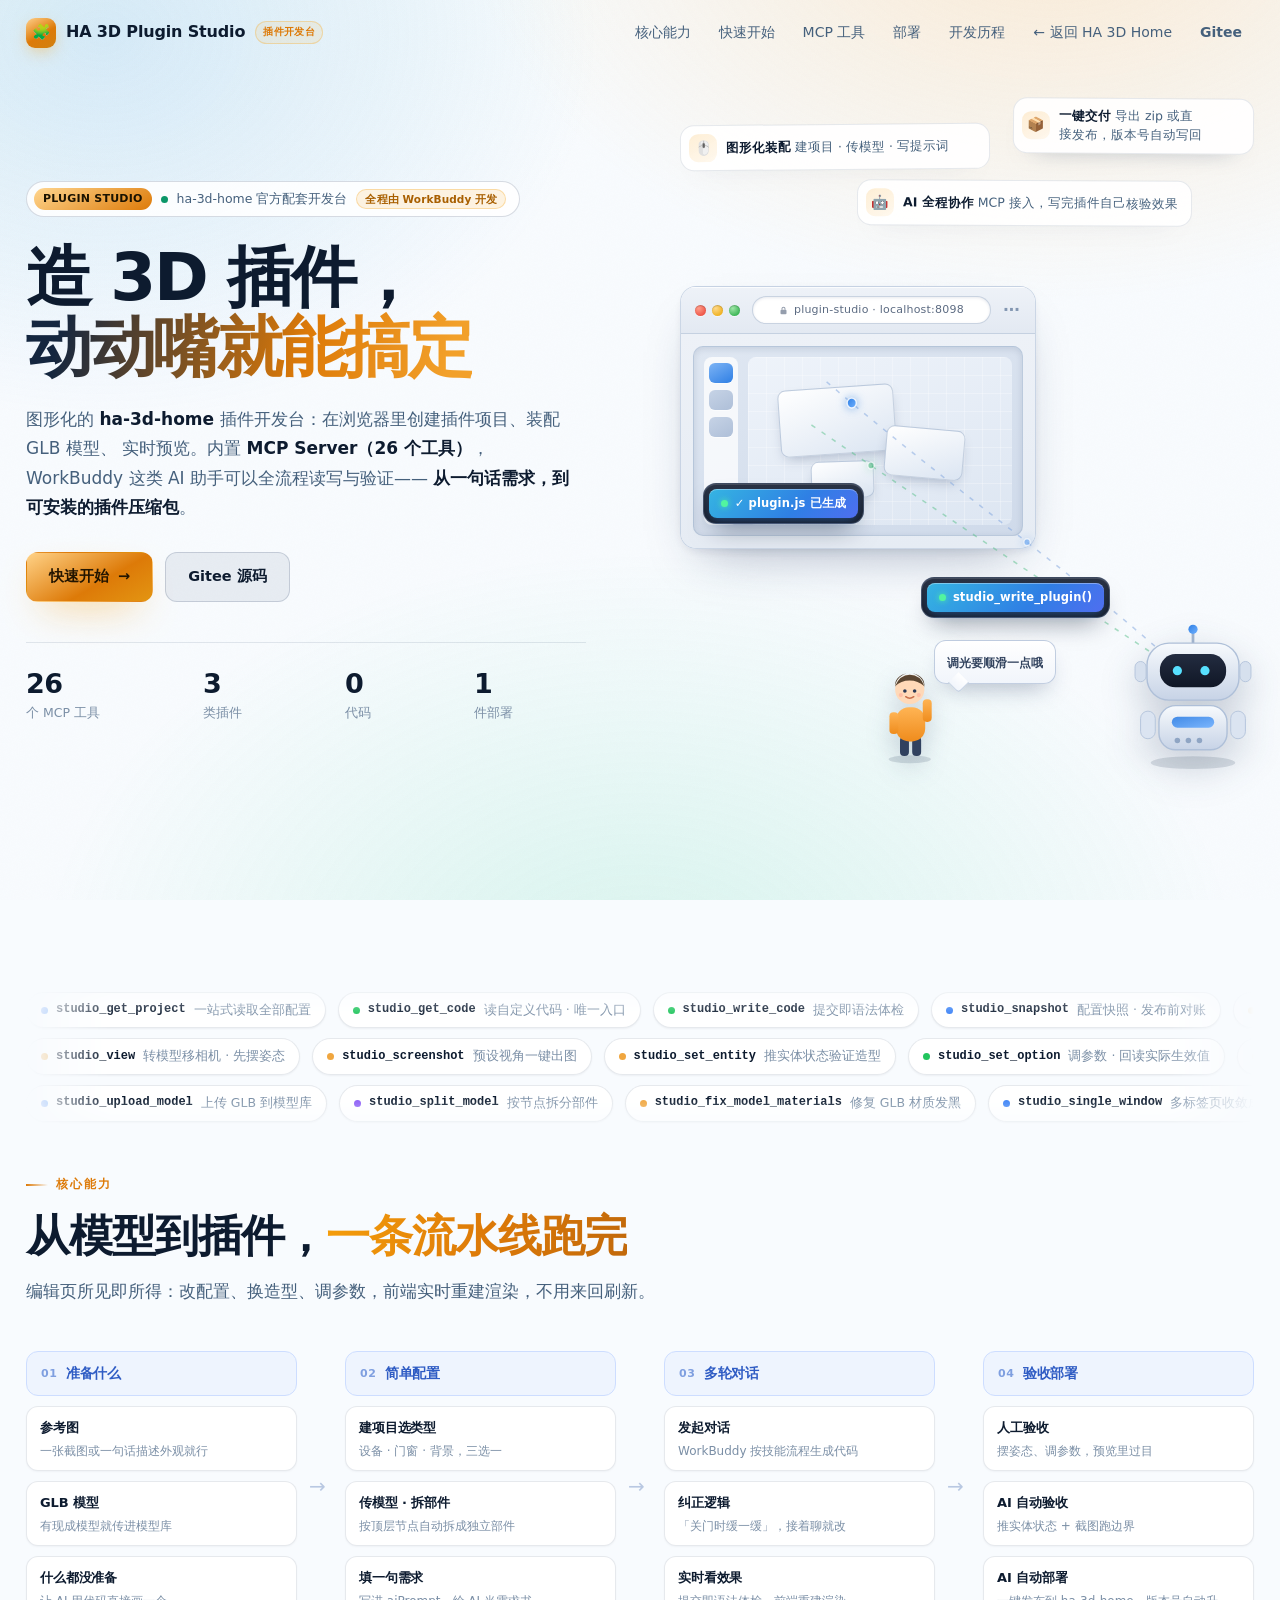
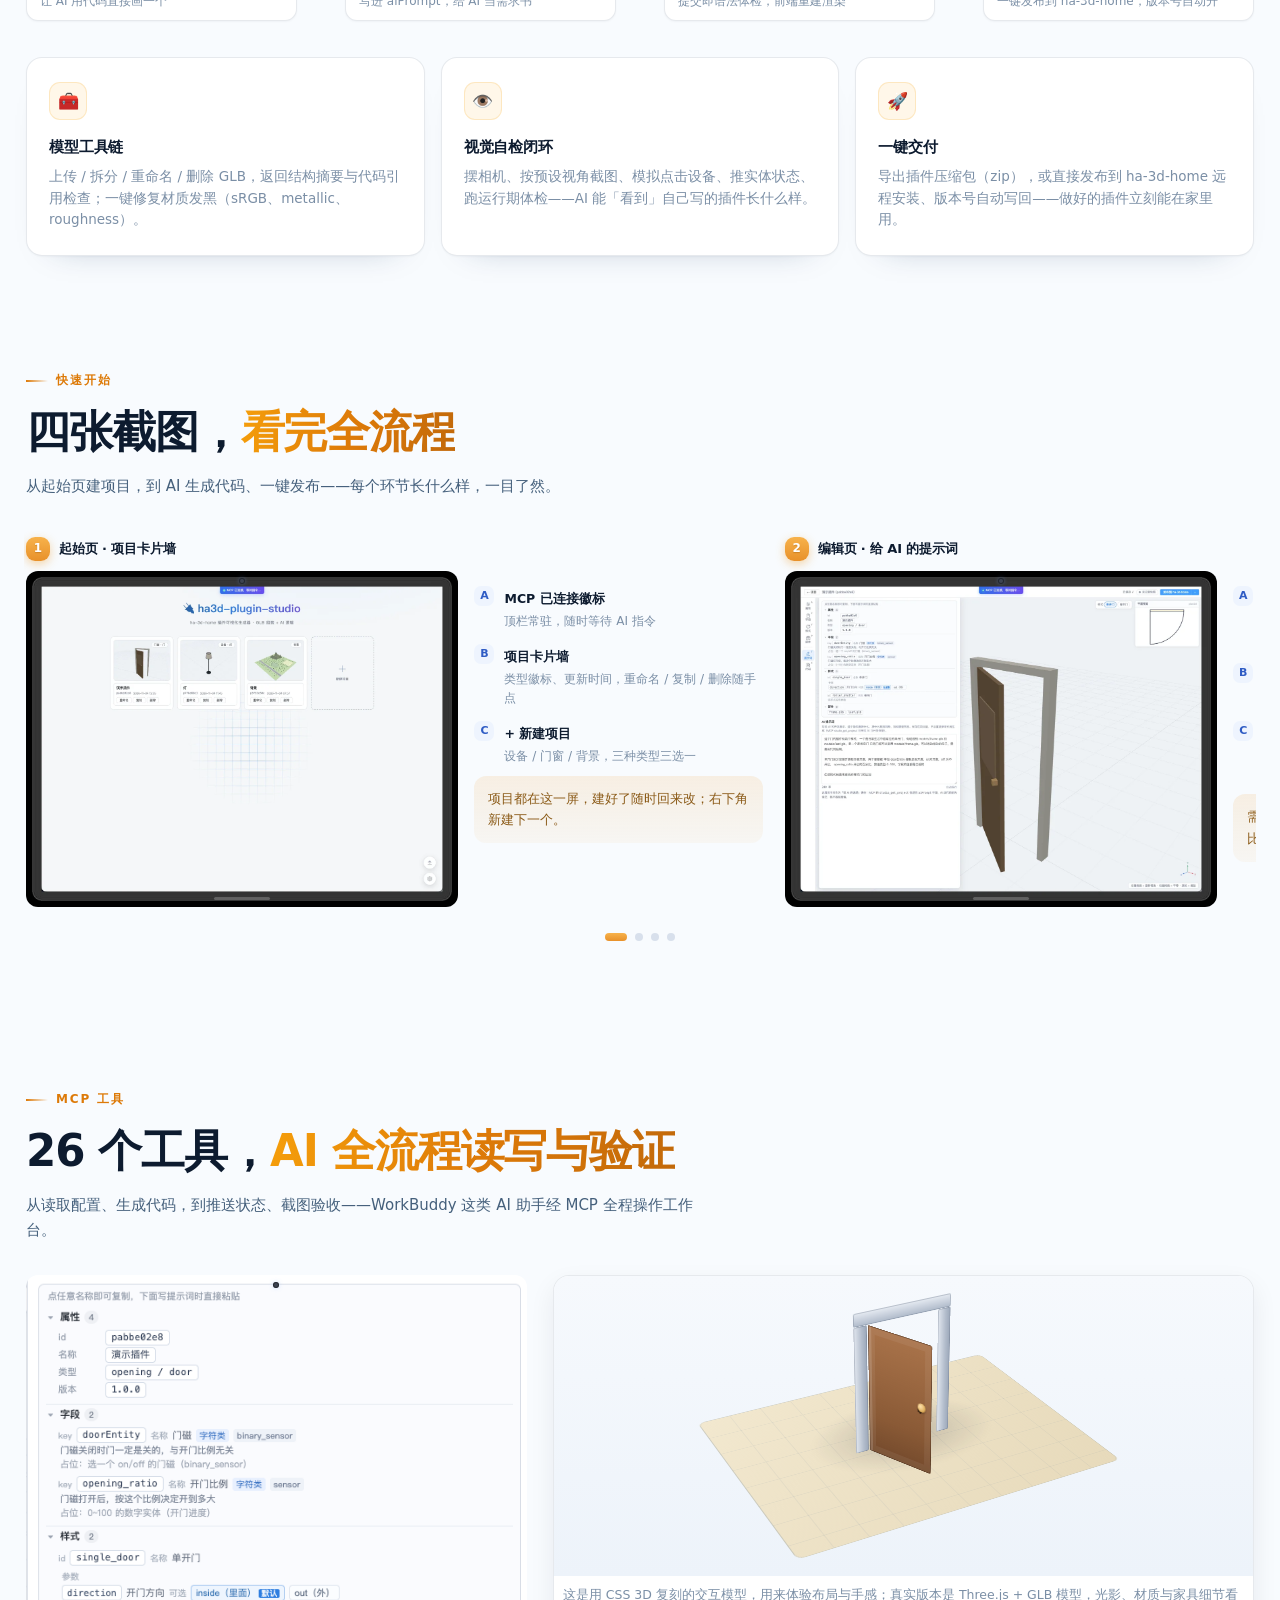
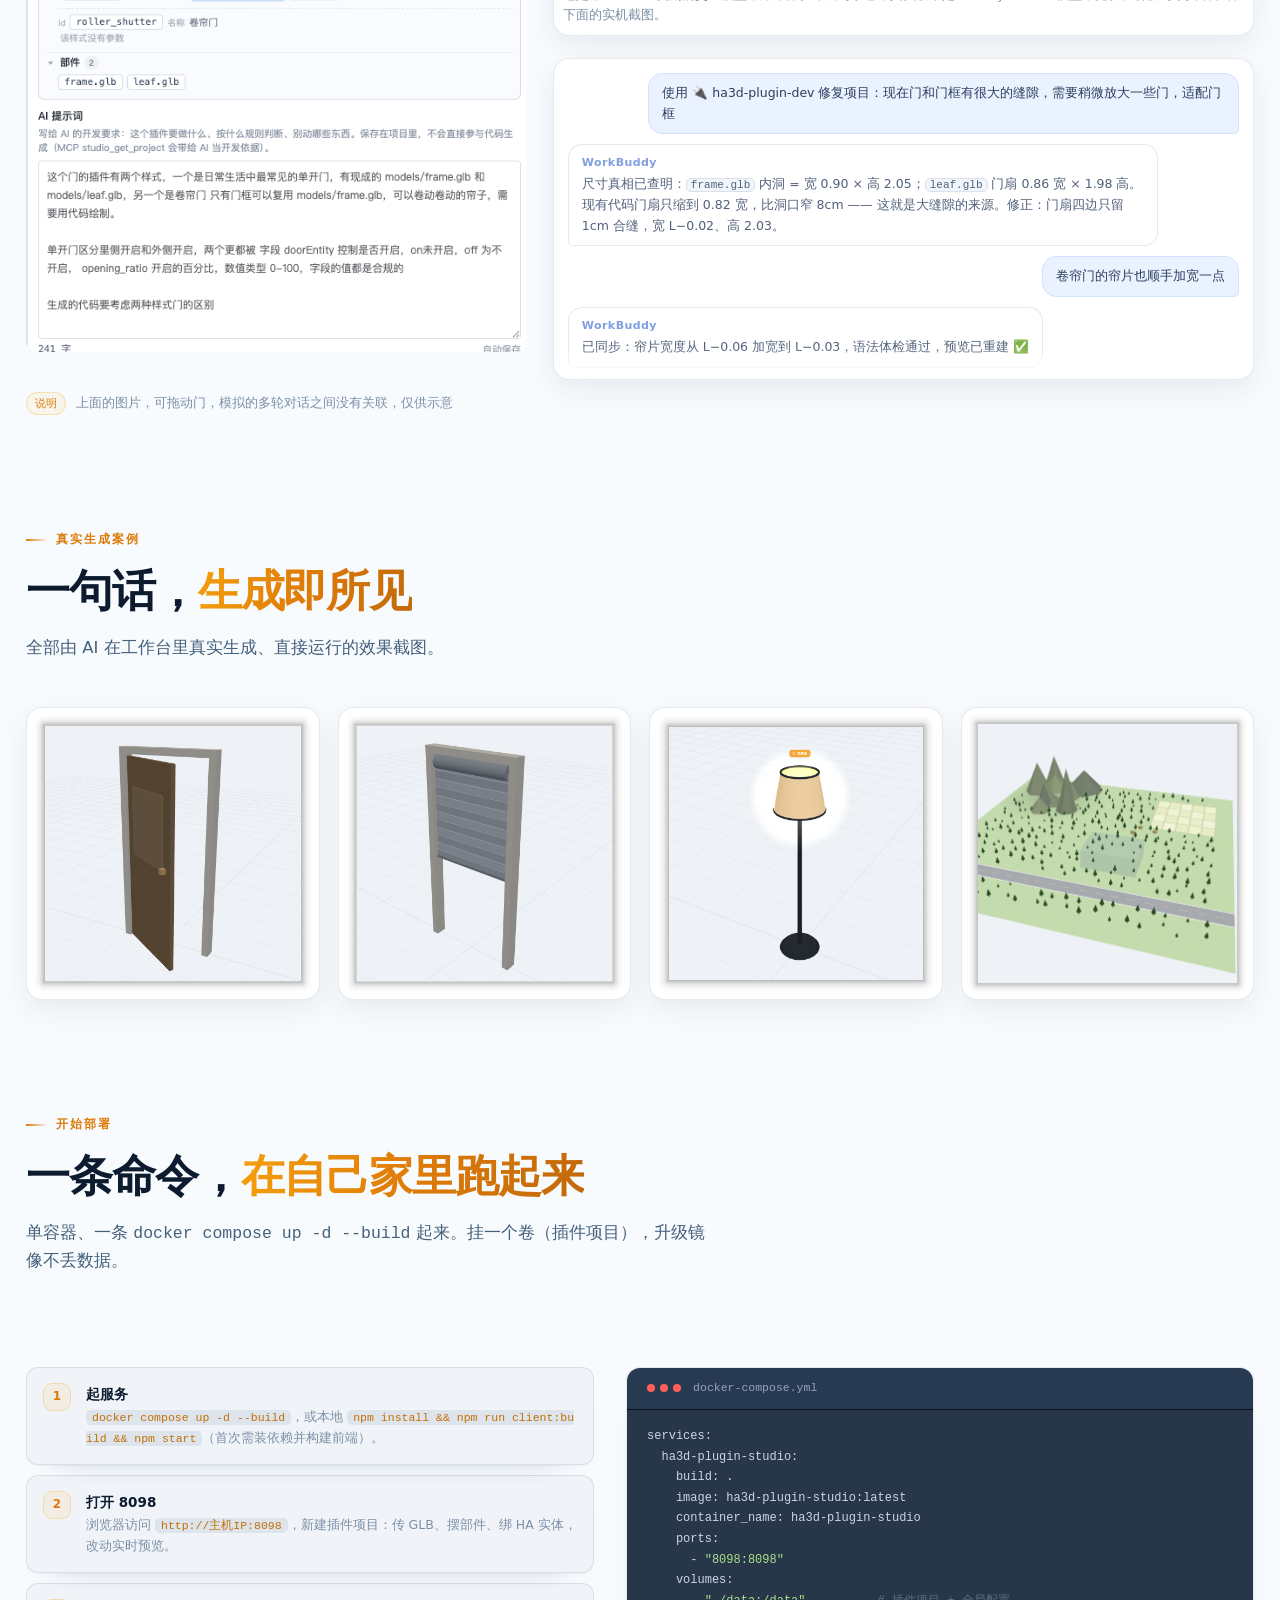
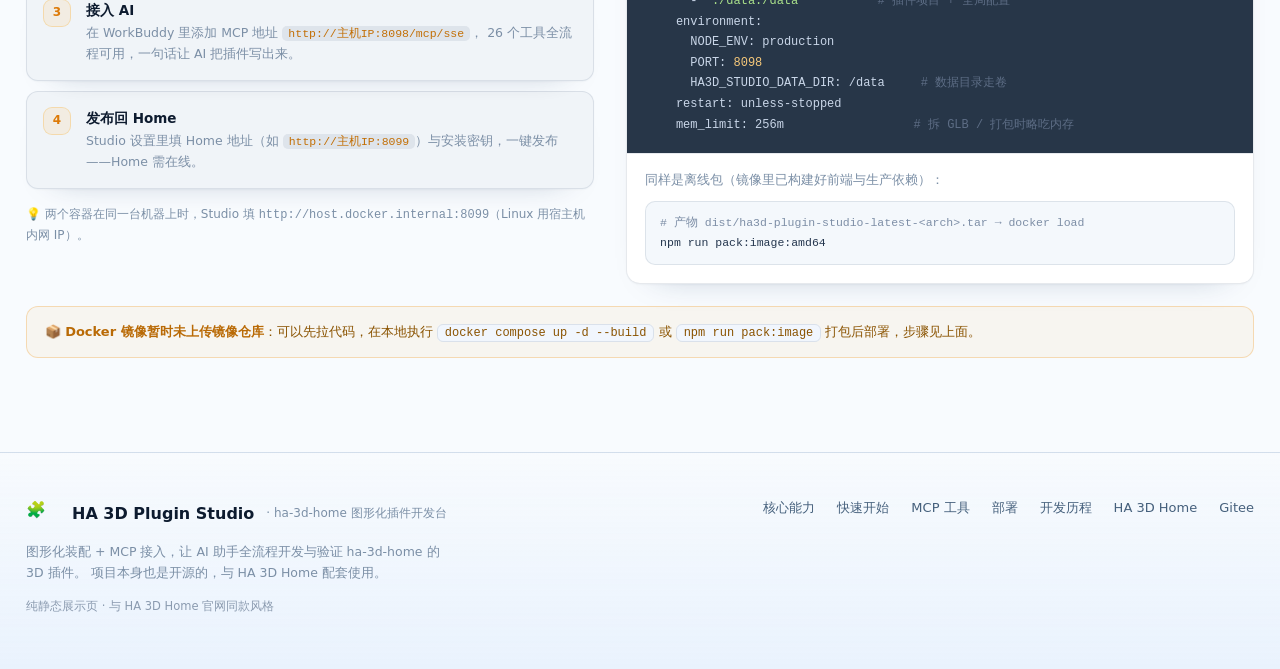
==== commit 9803b319: "第一版" ====
--- a/studio.html
+++ b/studio.html
@@ -57,6 +57,7 @@
           <a href="#start" class="active" aria-current="true">快速开始</a>
           <a href="#mcp" class="">MCP 工具</a>
           <a href="#deploy" class="">部署</a>
+          <a href="history.html">开发历程</a>
           <a href="index.html">← 返回 HA 3D Home</a>
           <a href="https://gitee.com/sunhuip/ha3d-plugin-studio" target="_blank" rel="noopener" class="nav-gh"
             aria-label="Gitee 源码仓库">Gitee</a>
@@ -922,6 +923,7 @@
           <a href="#start">快速开始</a>
           <a href="#mcp">MCP 工具</a>
           <a href="#deploy">部署</a>
+          <a href="history.html">开发历程</a>
           <a href="index.html">HA 3D Home</a>
           <a href="https://gitee.com/sunhuip/ha3d-plugin-studio" target="_blank" rel="noopener"
            >Gitee</a>
